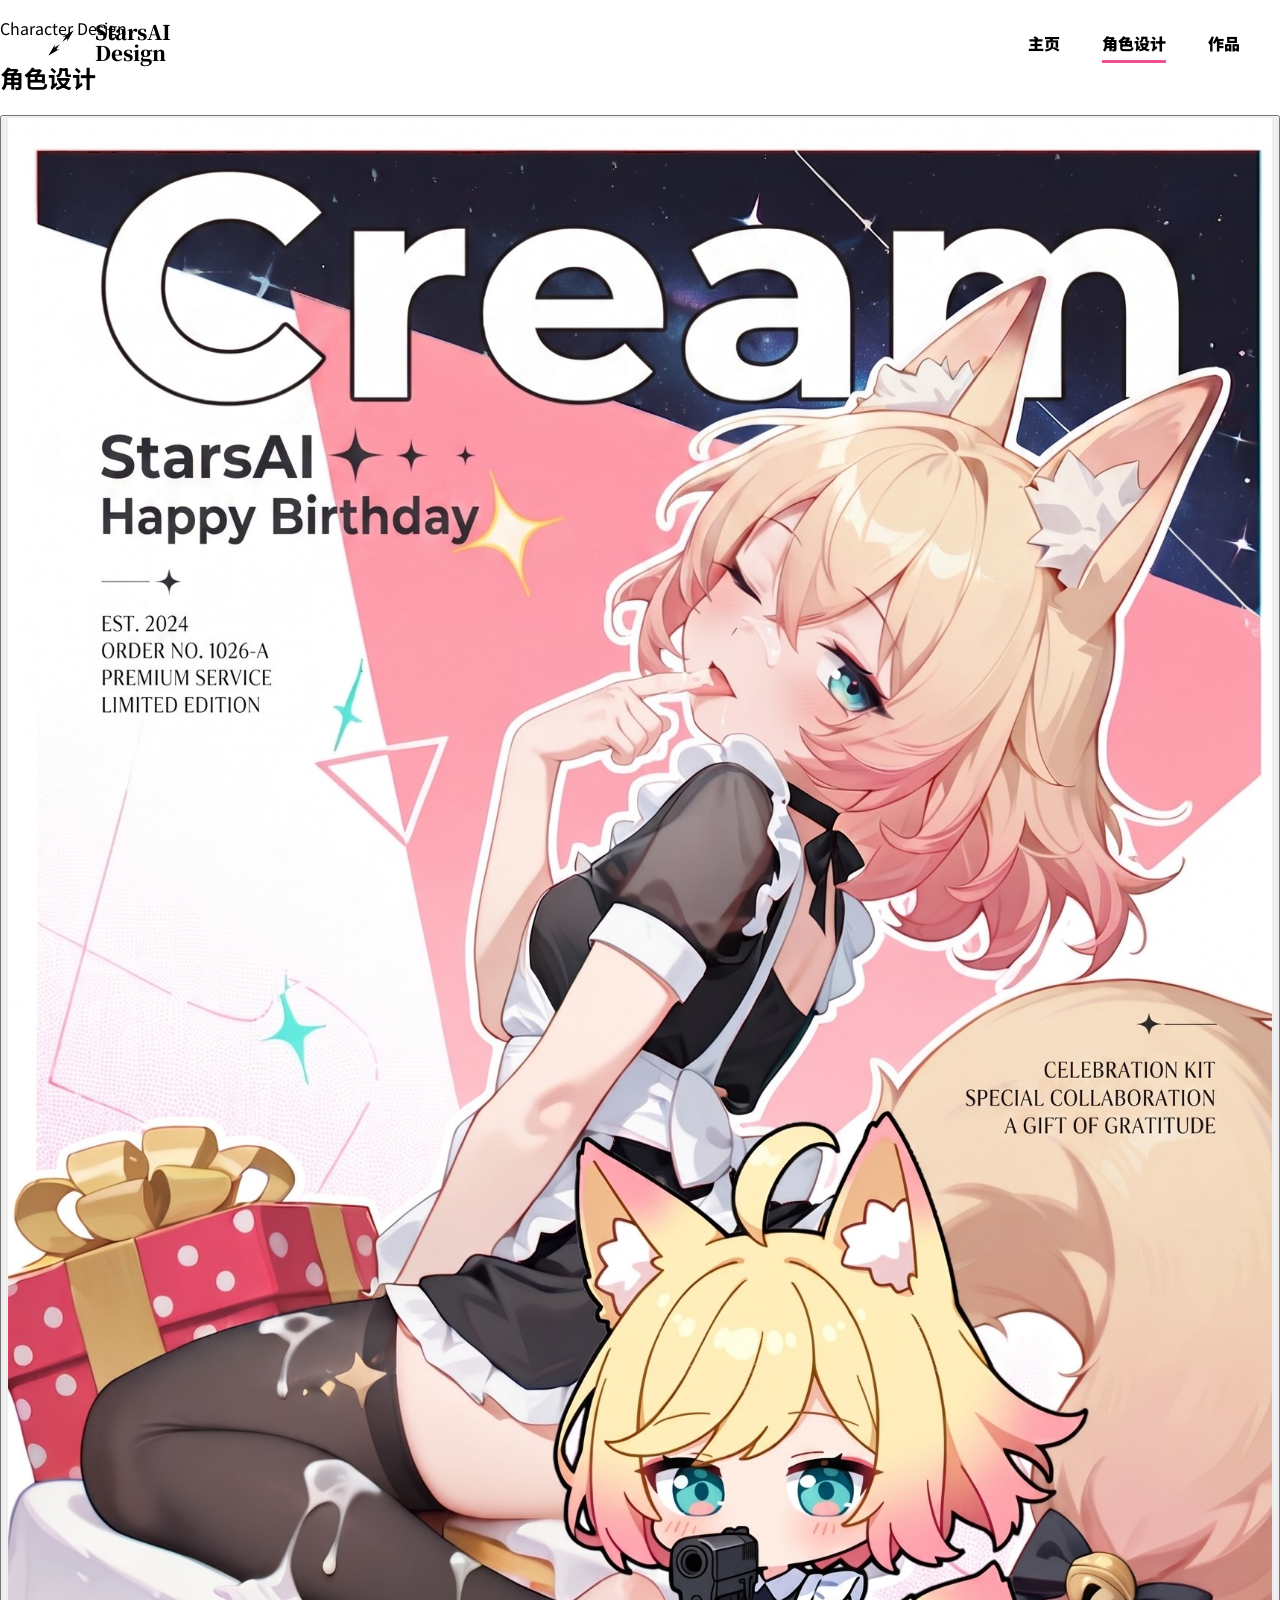
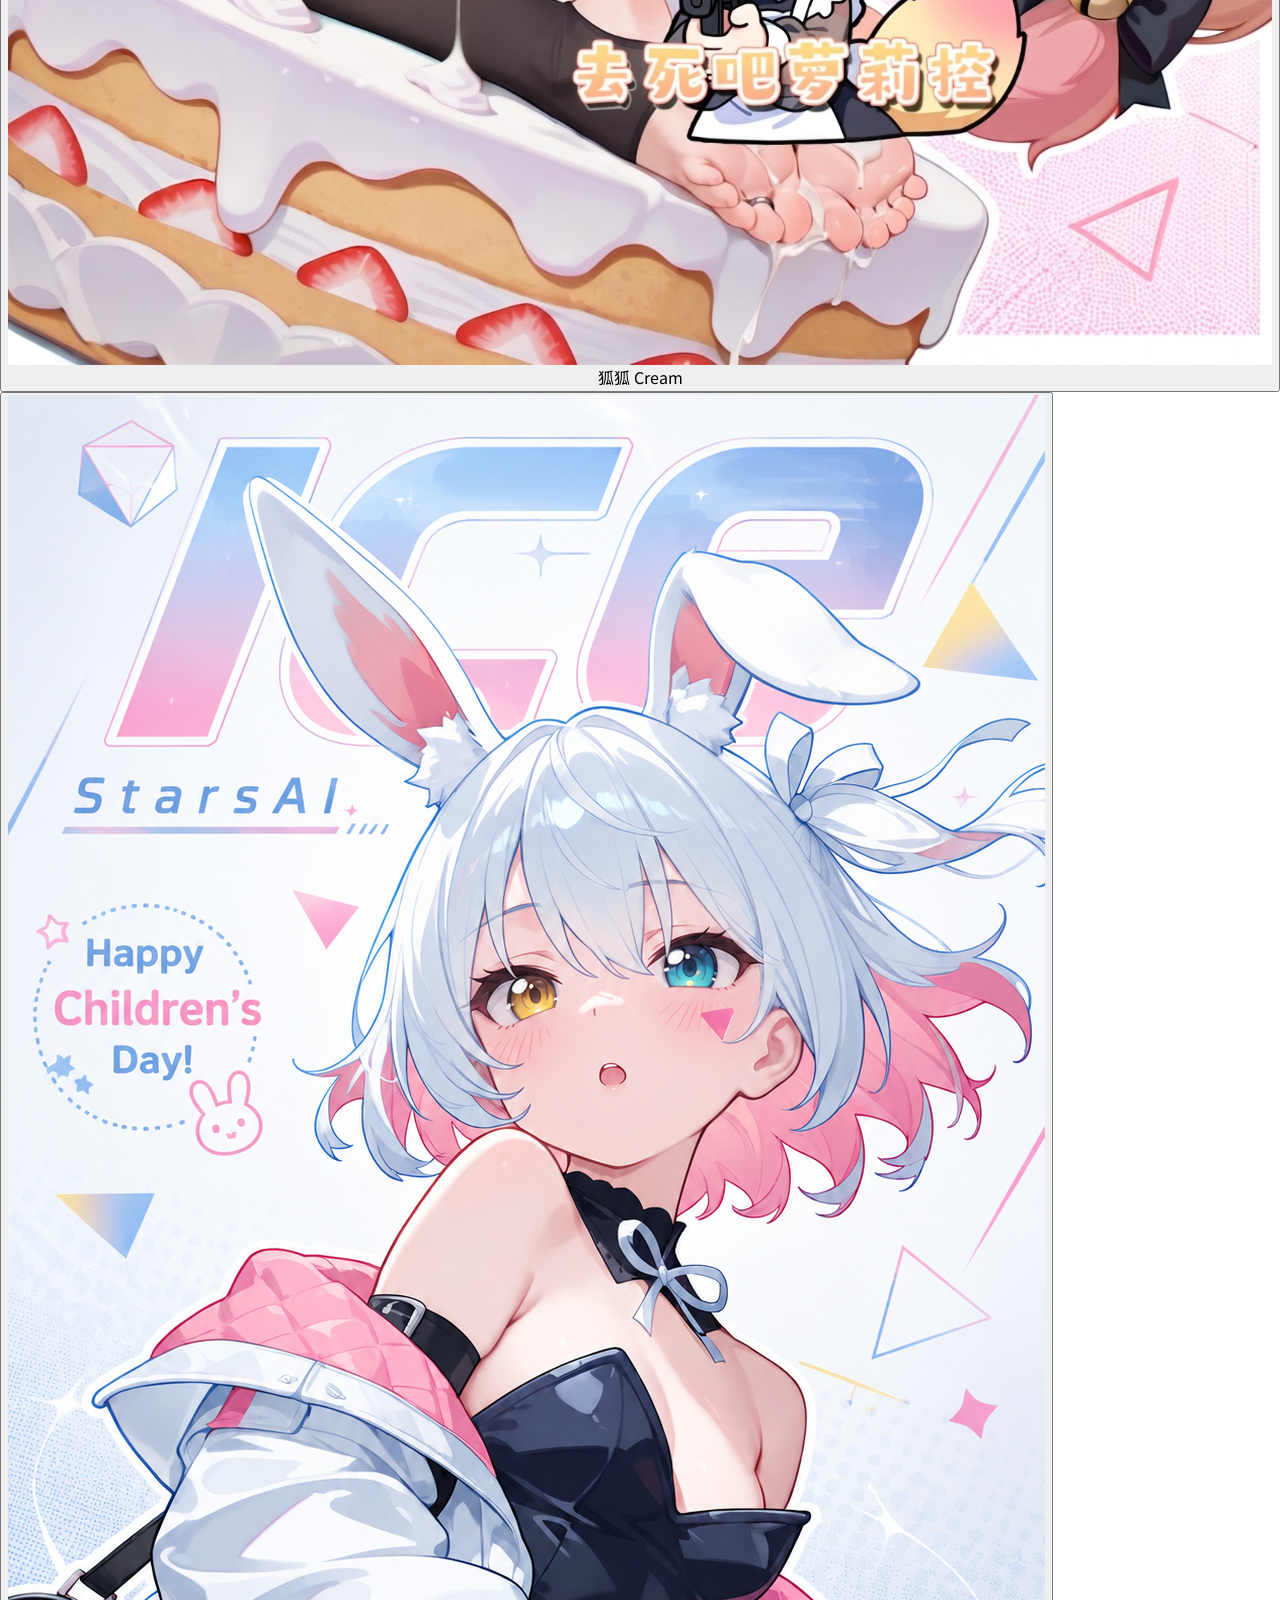
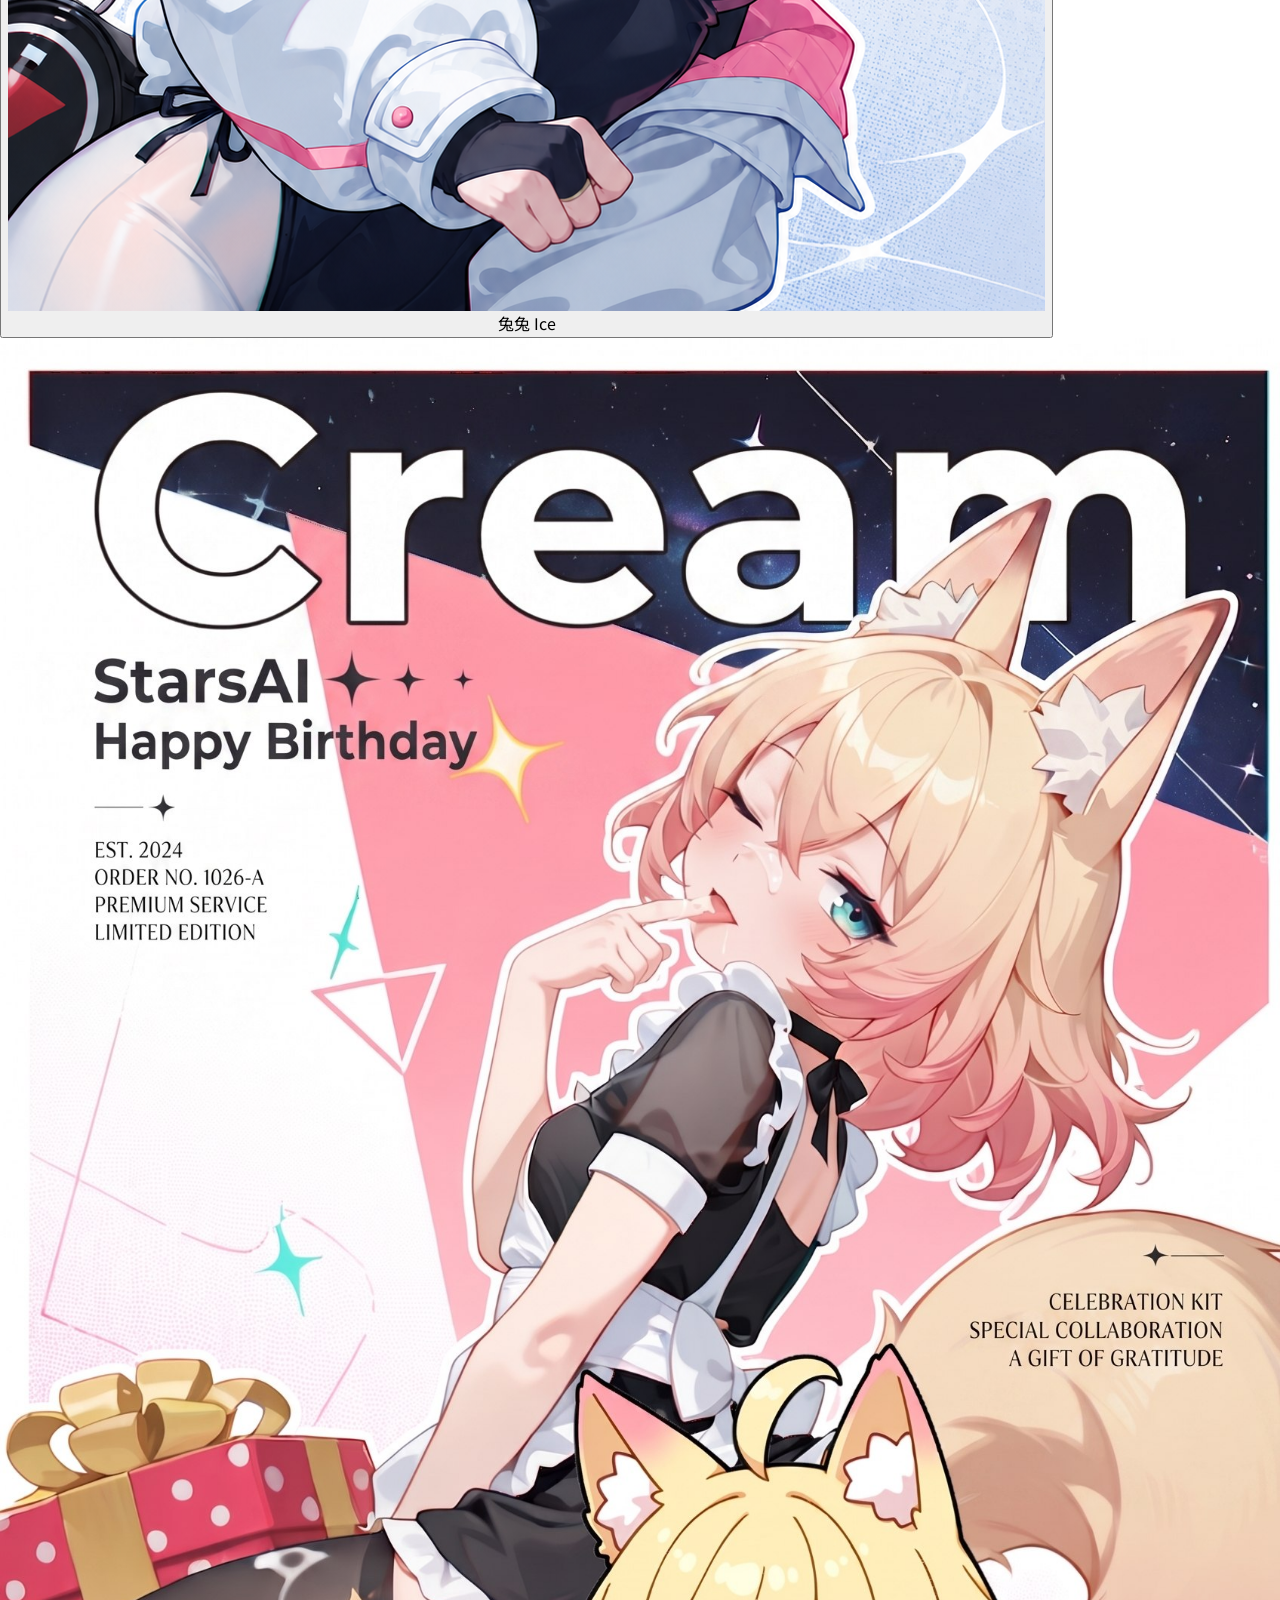
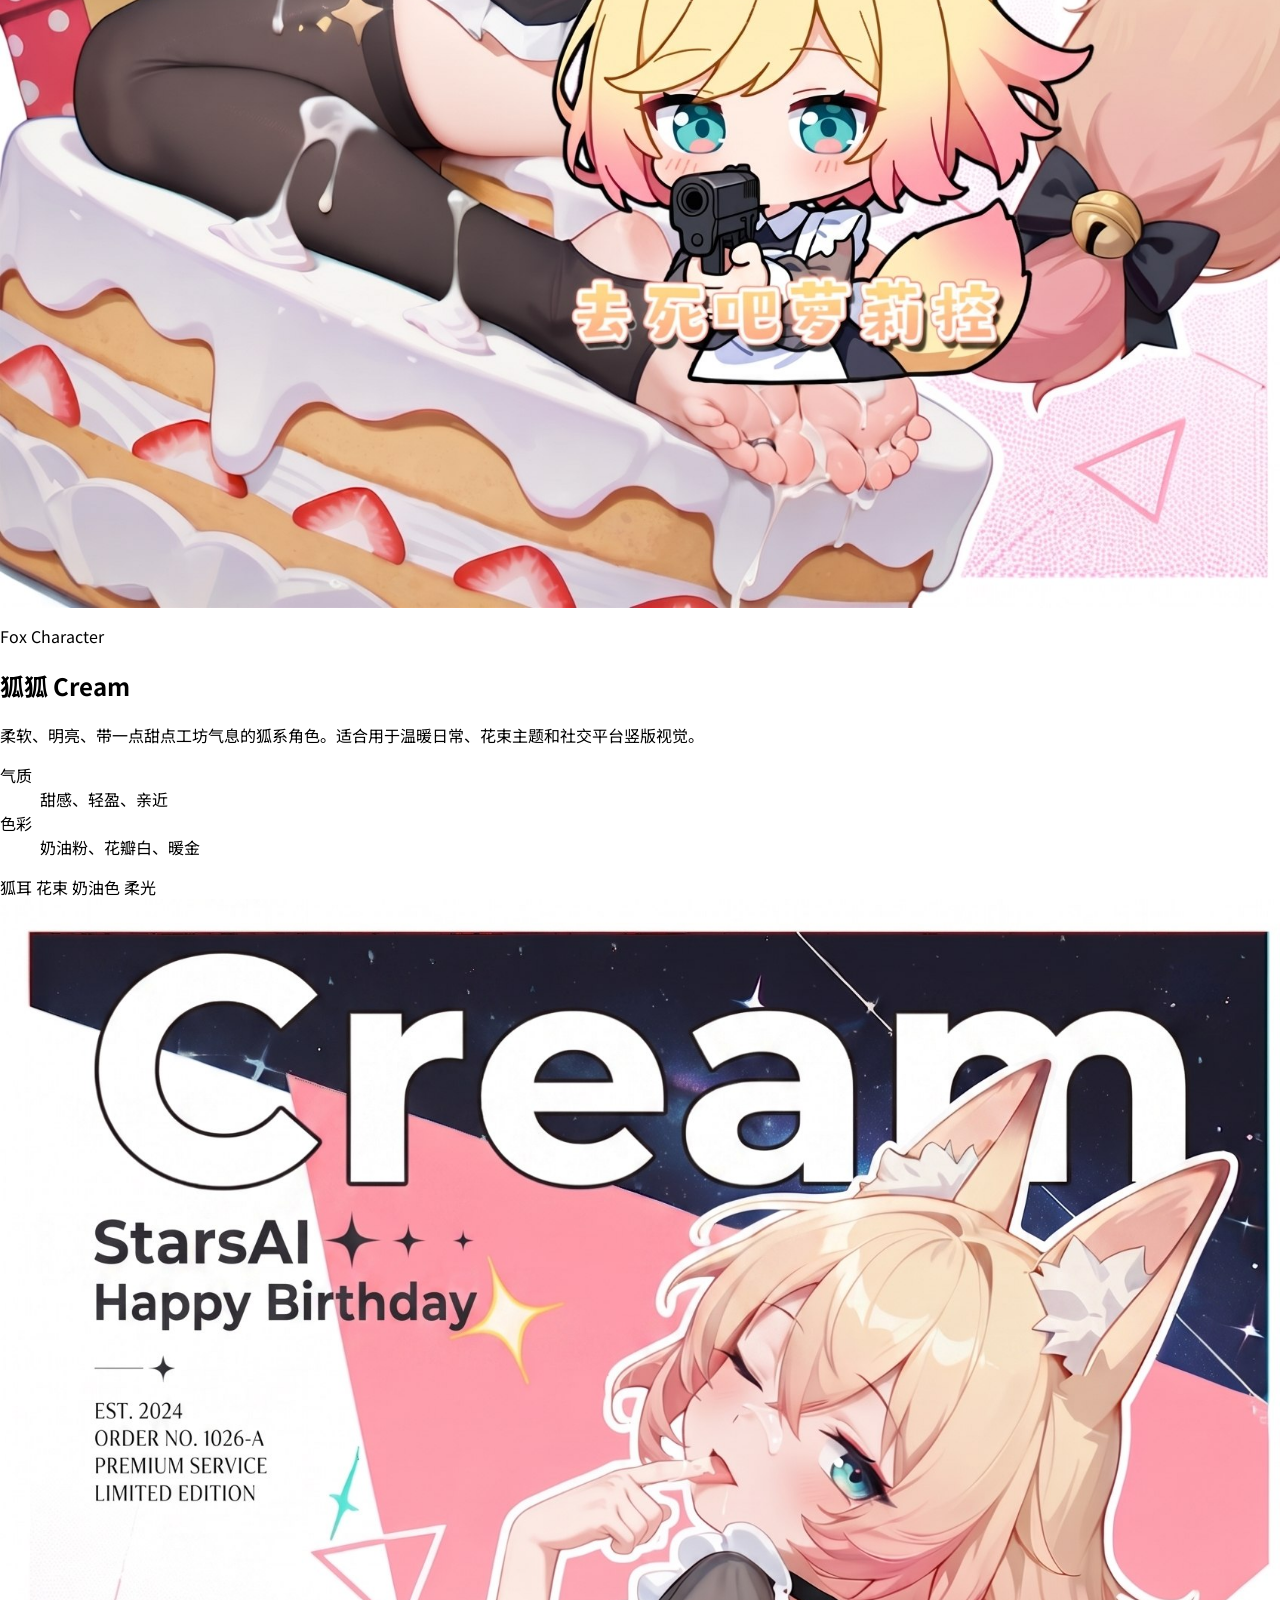
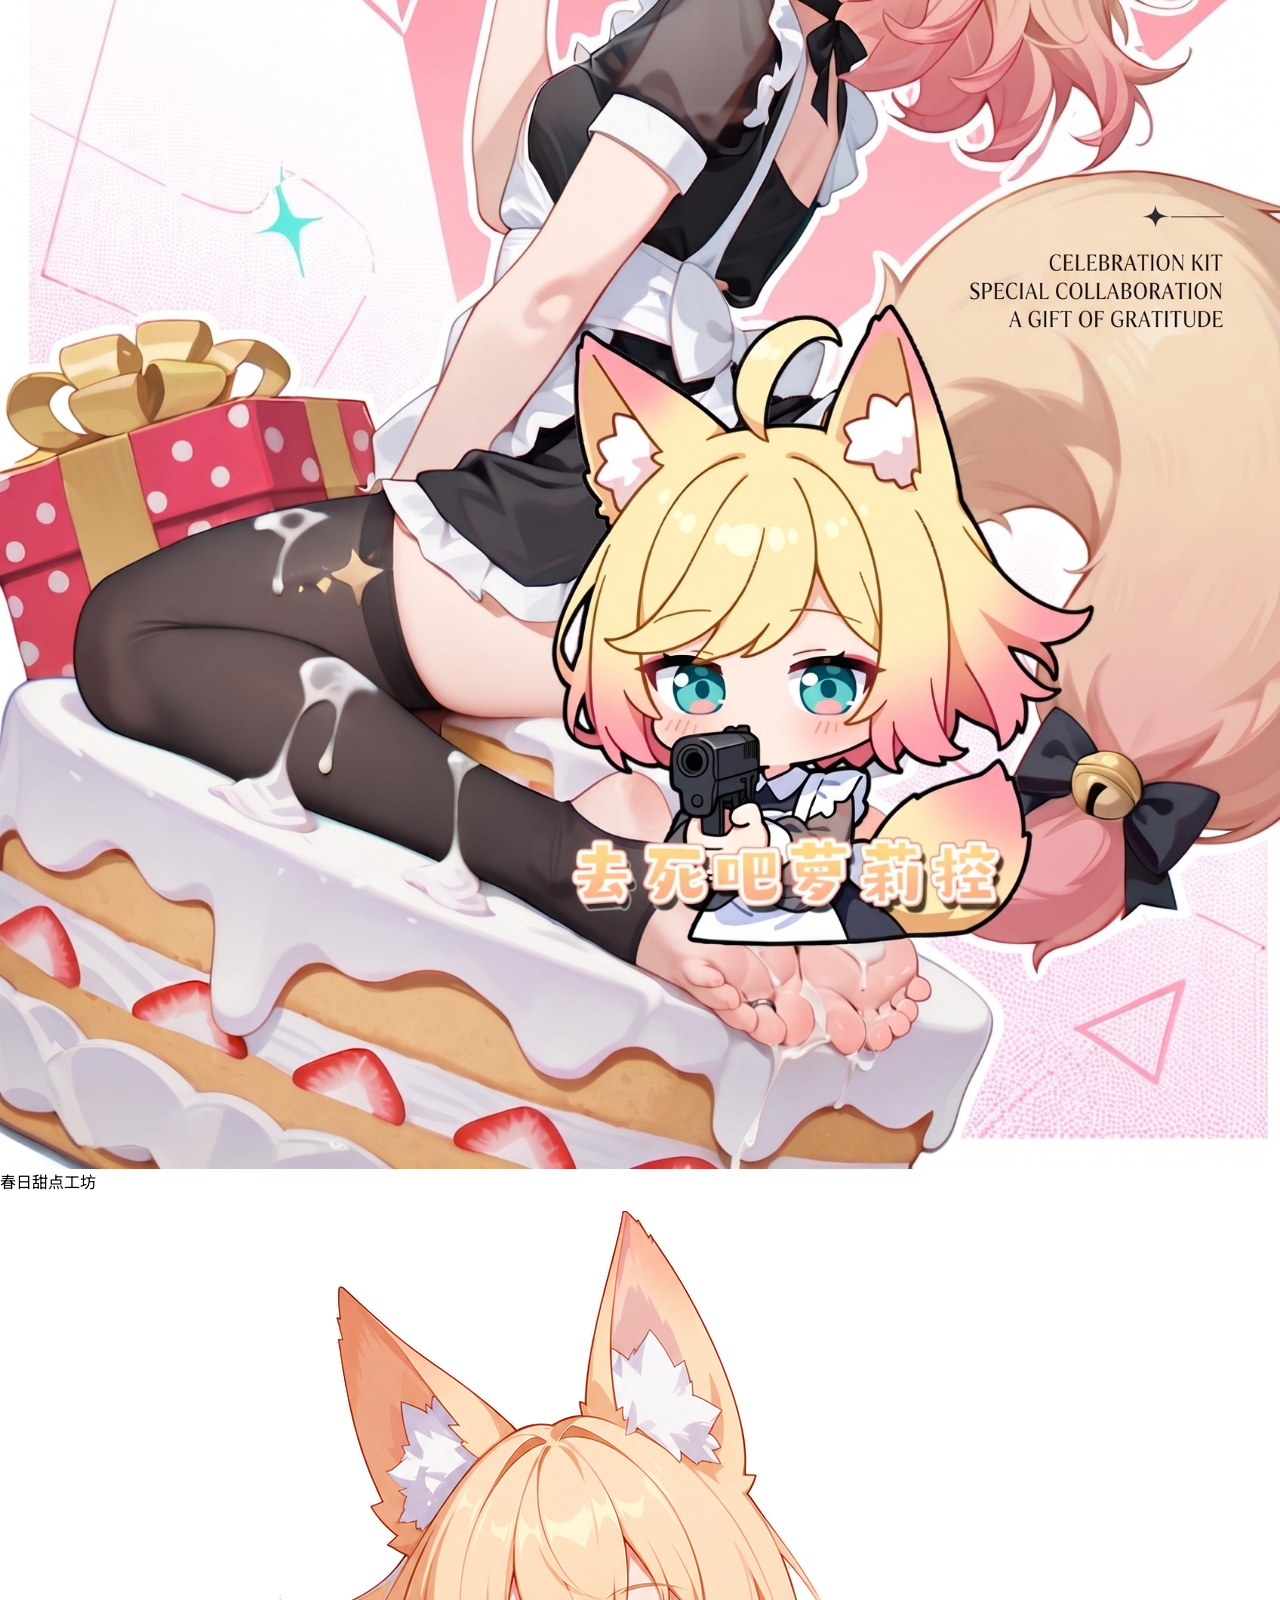
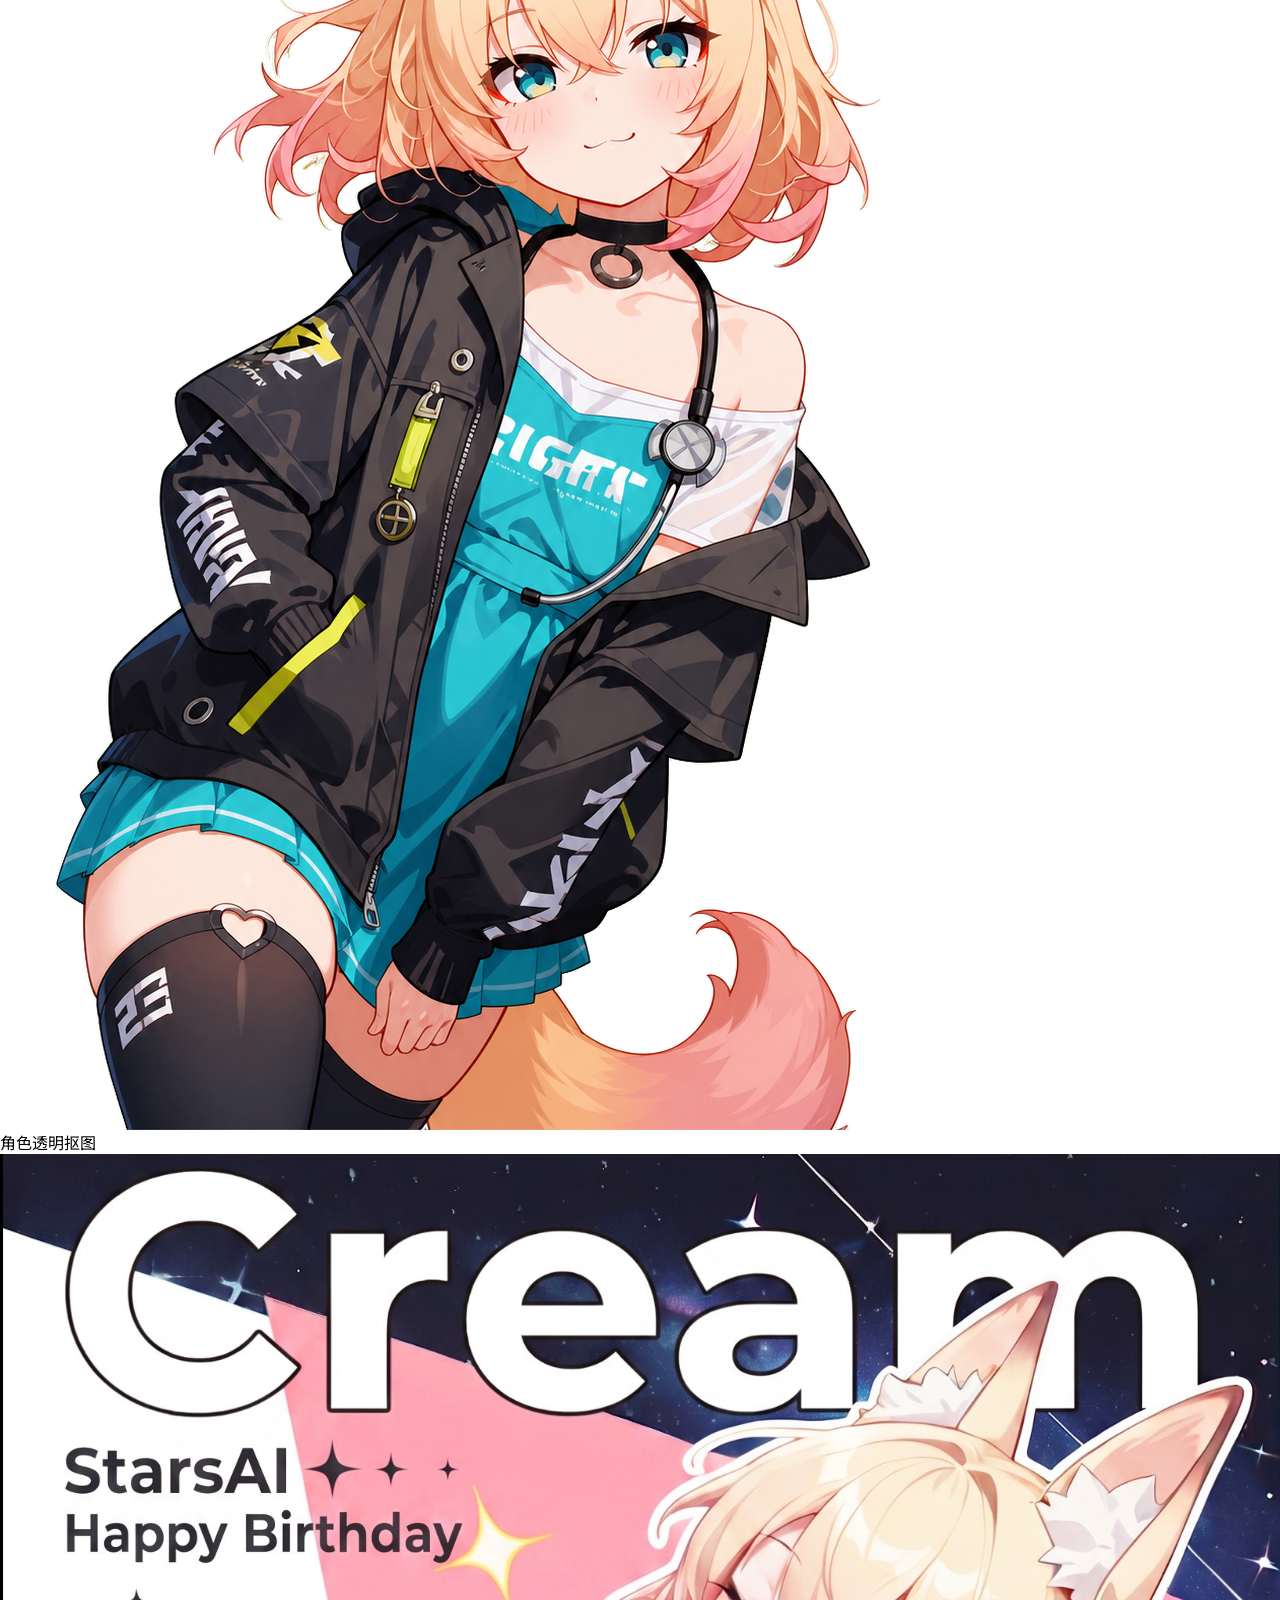
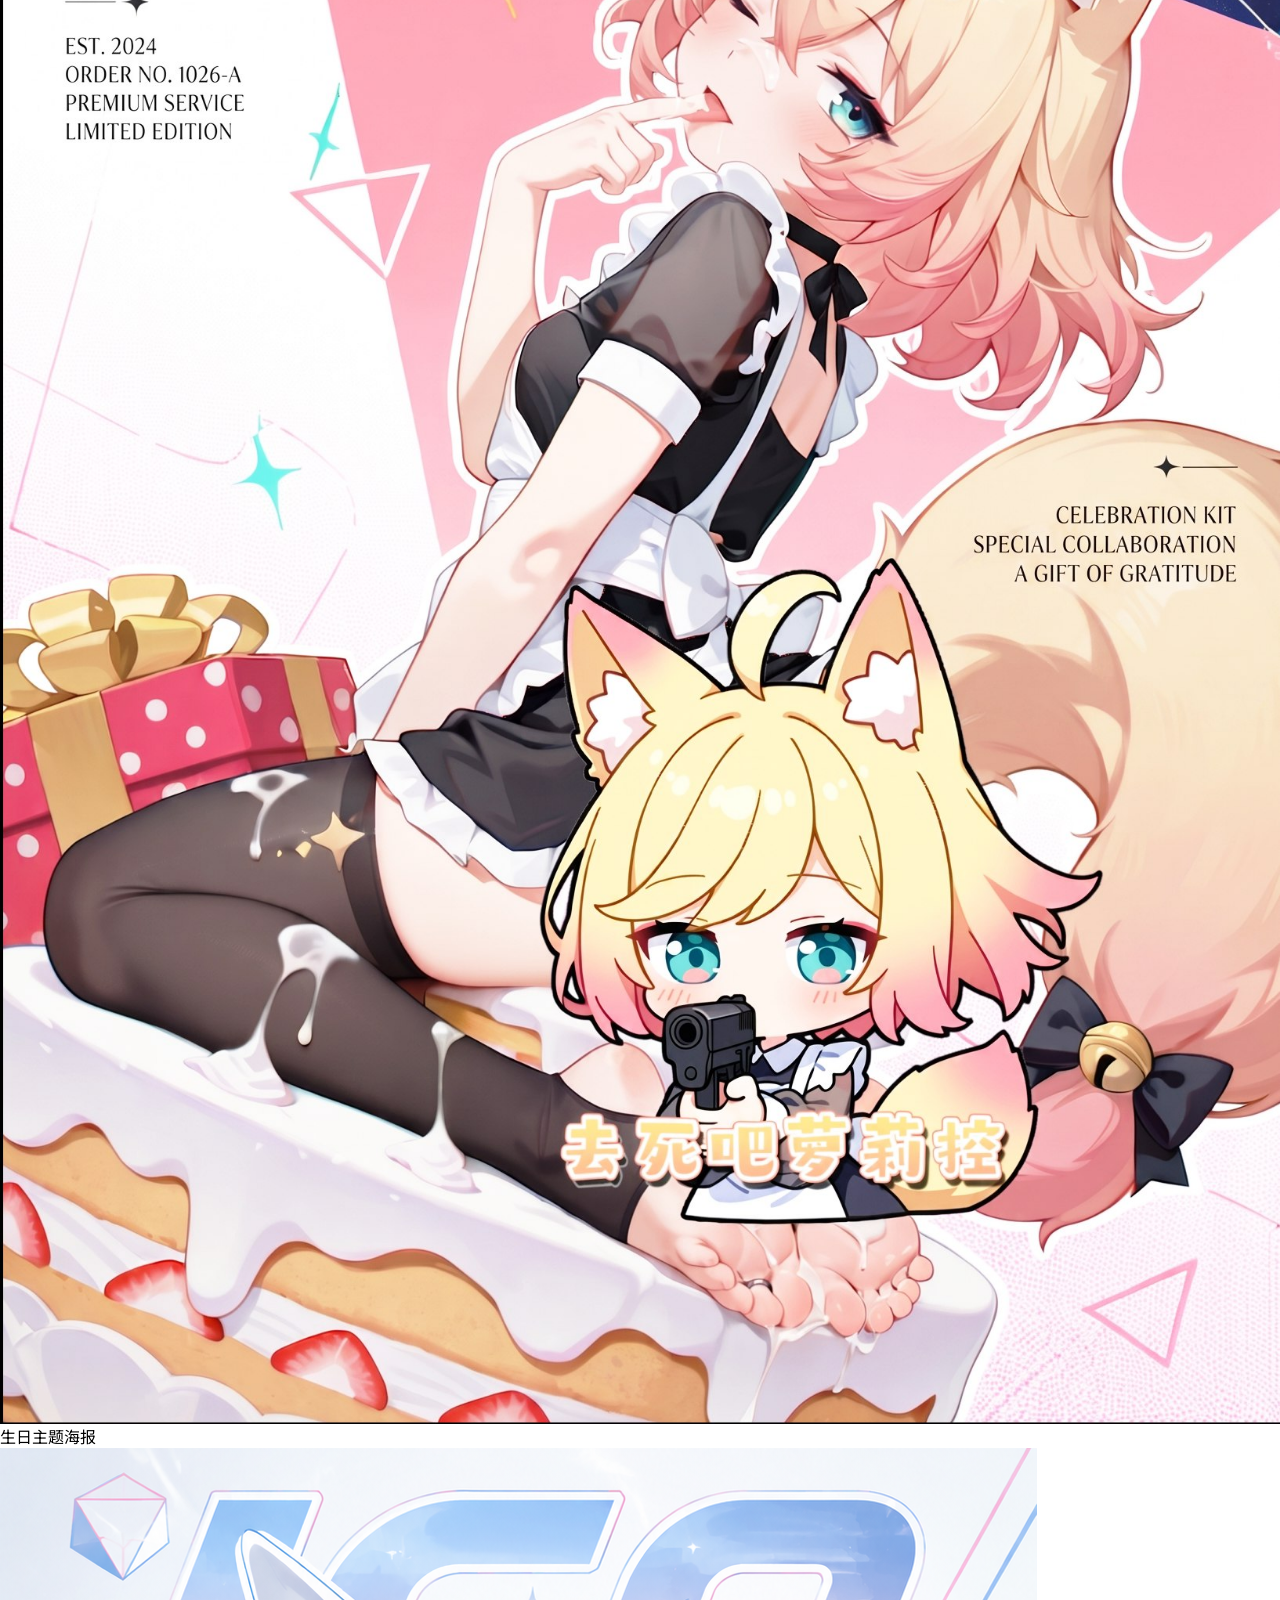
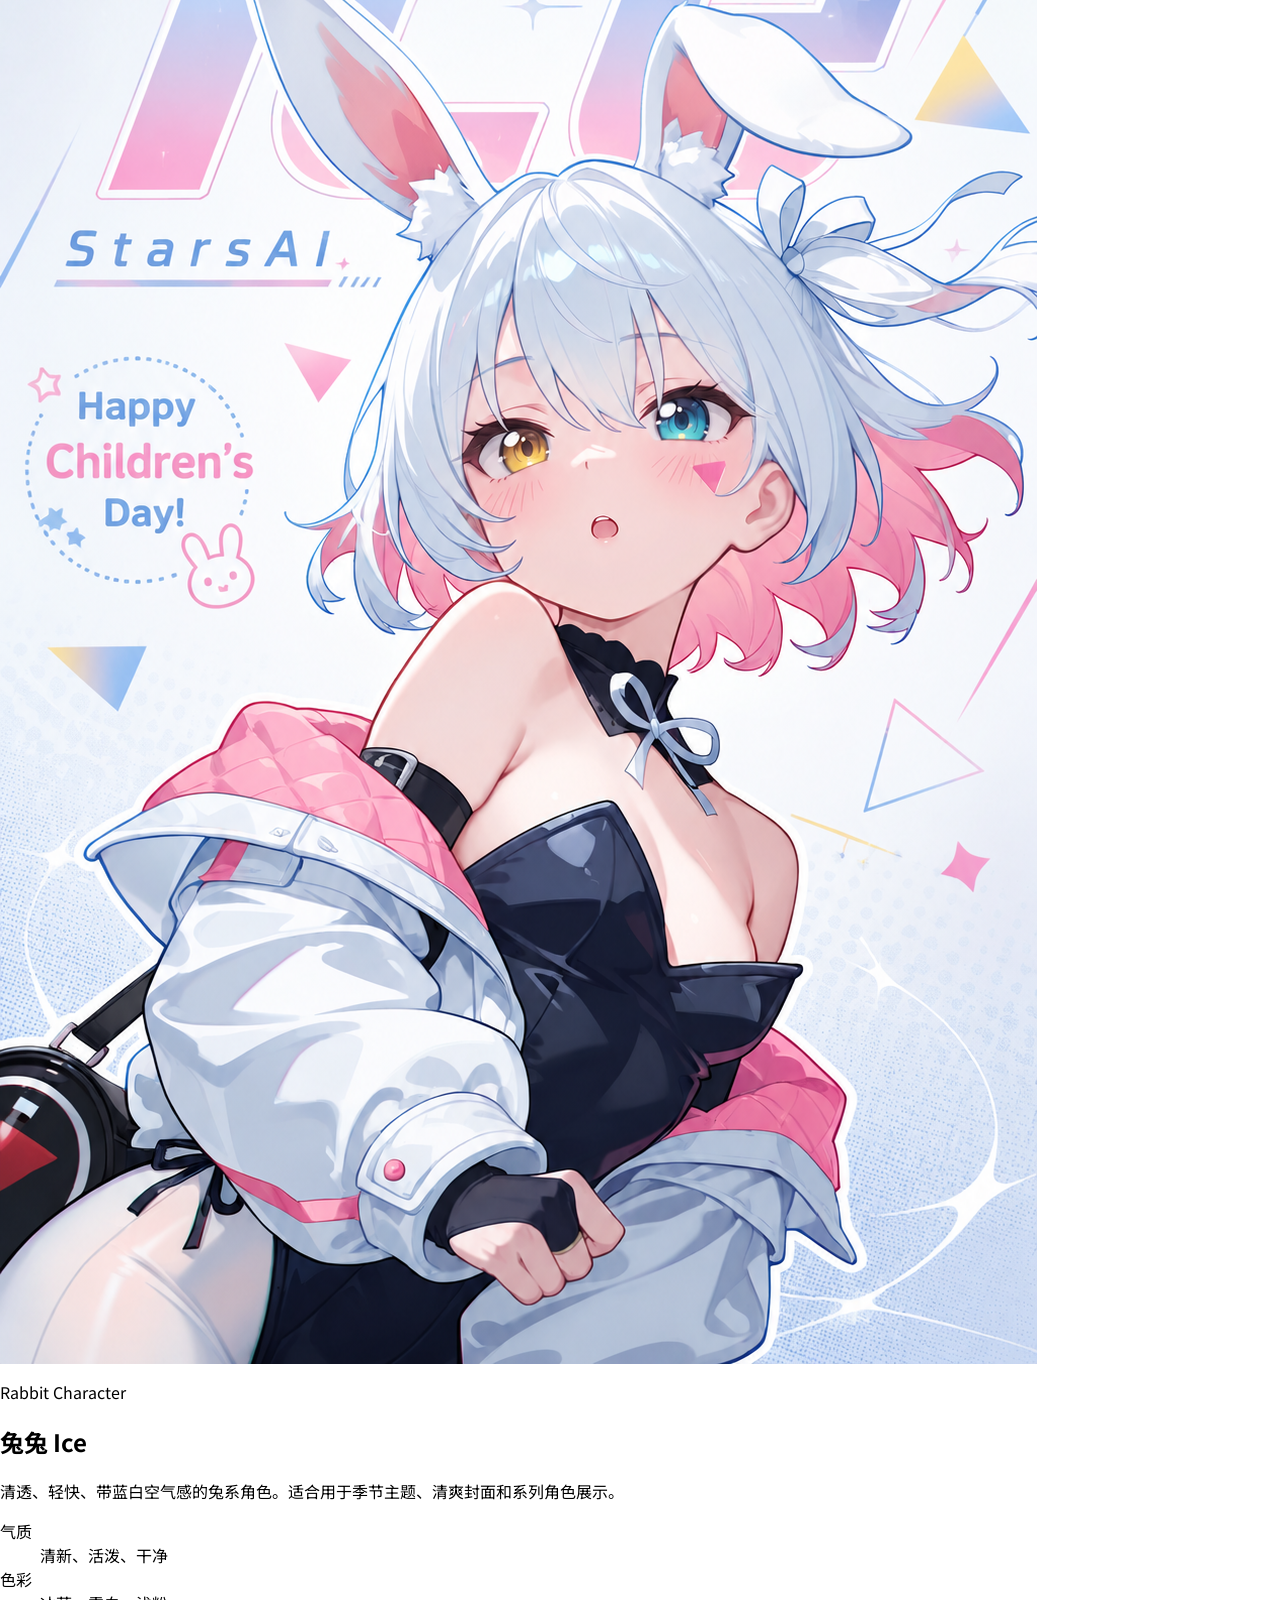
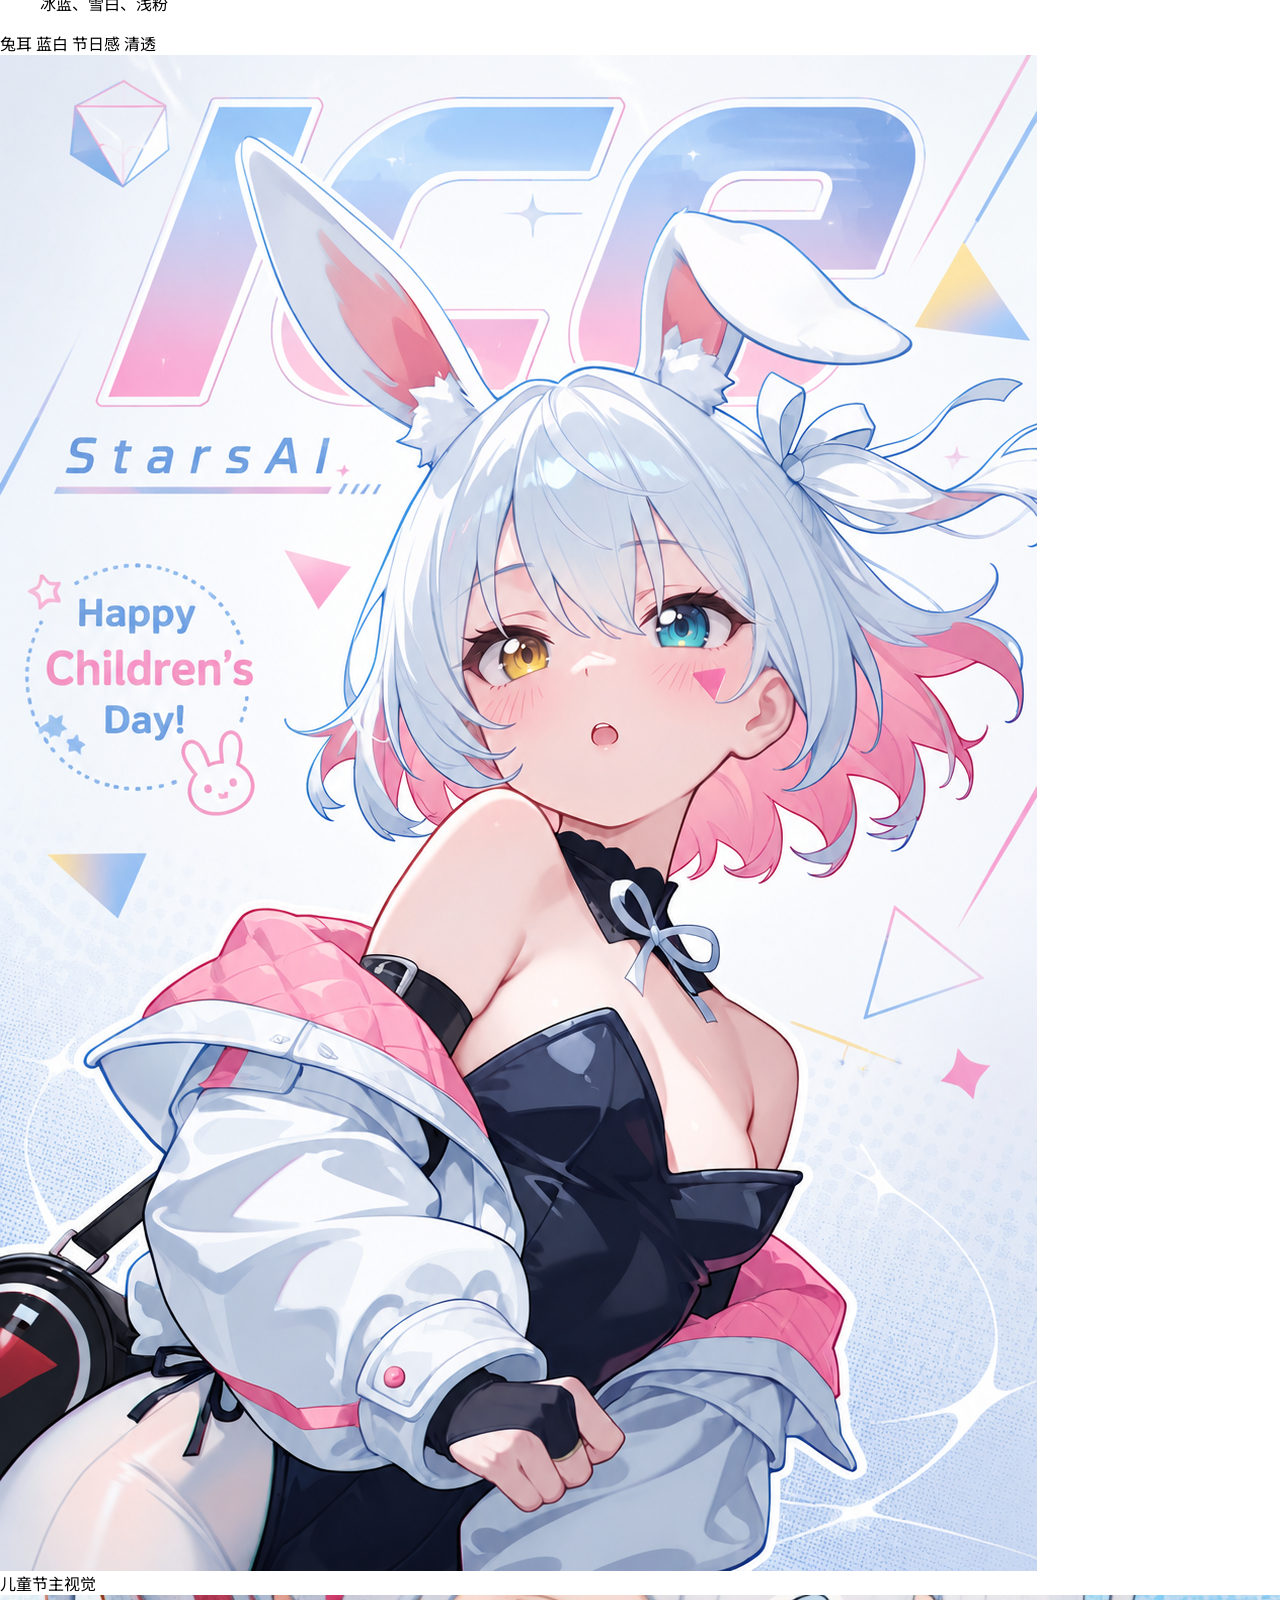
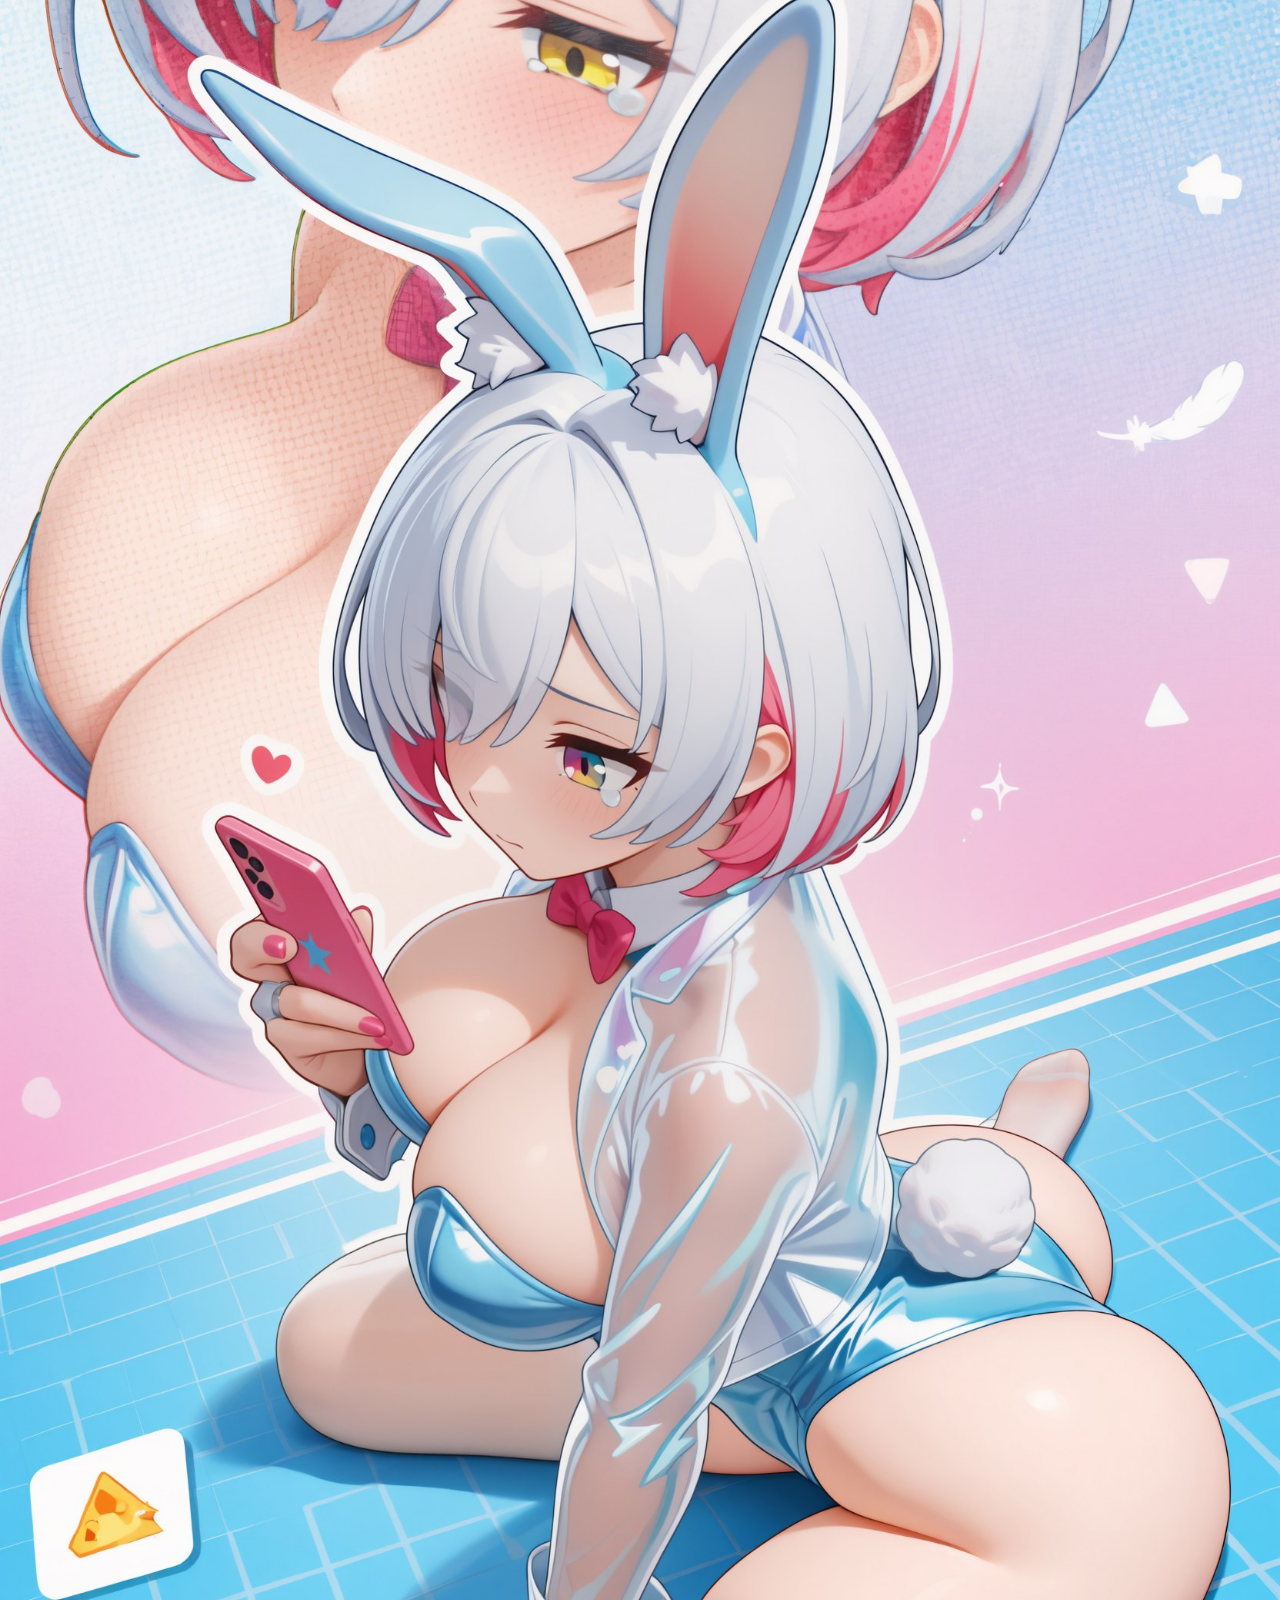
==== characters.html @ 2b467412 "Add character design page v1.2.0" ====
<!doctype html>
<html lang="zh-CN">
<head>
  <meta charset="utf-8">
  <meta name="viewport" content="width=device-width, initial-scale=1">
  <title>StarsAI Design | 角色设计</title>
  <meta name="description" content="StarsAI Design 角色设计页，展示狐狐 Cream 与兔兔 Ice 的角色视觉、设定关键词与代表作品。">
  <meta name="theme-color" content="#fbfaf7">
  <meta property="og:title" content="StarsAI Design 角色设计">
  <meta property="og:description" content="Character design archive for 狐狐 Cream and 兔兔 Ice.">
  <meta property="og:image" content="assets/work-cream-poster.jpg">
  <link rel="preconnect" href="https://fonts.googleapis.com">
  <link rel="preconnect" href="https://fonts.gstatic.com" crossorigin>
  <link href="https://fonts.googleapis.com/css2?family=Noto+Sans+SC:wght@400;500;700;800;900&family=Noto+Serif+SC:wght@700;900&display=swap" rel="stylesheet">
  <link rel="stylesheet" href="styles.css">
</head>
<body class="characters-page">
  <header class="home-header character-header" id="top">
    <a class="logo-lockup" href="index.html" aria-label="StarsAI Design 首页">
      <span class="spark-logo" aria-hidden="true"></span>
      <span>StarsAI<br>Design</span>
    </a>

    <button class="nav-toggle ink" type="button" aria-label="打开导航" aria-expanded="false">
      <span></span>
    </button>

    <nav class="home-nav" aria-label="角色设计页导航">
      <a href="index.html">主页</a>
      <a class="is-active" href="characters.html">角色设计</a>
      <a href="works.html">作品</a>
    </nav>
  </header>

  <main class="character-shell" aria-labelledby="character-title">
    <section class="character-intro">
      <p>Character Design</p>
      <h1 id="character-title">角色设计</h1>
      <div class="character-avatar-nav" aria-label="角色选择">
        <button class="character-avatar is-active" type="button" data-character-target="cream" aria-label="查看狐狐 Cream">
          <img src="assets/work-cream-poster.jpg" alt="">
          <span>狐狐 Cream</span>
        </button>
        <button class="character-avatar" type="button" data-character-target="ice" aria-label="查看兔兔 Ice">
          <img src="assets/rabbit-children-day-hero.png" alt="">
          <span>兔兔 Ice</span>
        </button>
      </div>
    </section>

    <section class="character-carousel" aria-label="角色设计轮播">
      <article class="character-slide cream" data-character="cream">
        <div class="character-poster">
          <img src="assets/work-cream-poster.jpg" alt="狐狐 Cream 角色主视觉">
        </div>
        <div class="character-copy-panel">
          <p class="character-kicker">Fox Character</p>
          <h2>狐狐 Cream</h2>
          <p class="character-desc">柔软、明亮、带一点甜点工坊气息的狐系角色。适合用于温暖日常、花束主题和社交平台竖版视觉。</p>
          <dl class="character-meta">
            <div><dt>气质</dt><dd>甜感、轻盈、亲近</dd></div>
            <div><dt>色彩</dt><dd>奶油粉、花瓣白、暖金</dd></div>
          </dl>
          <div class="character-keywords" aria-label="狐狐 Cream 视觉关键词">
            <span>狐耳</span>
            <span>花束</span>
            <span>奶油色</span>
            <span>柔光</span>
          </div>
          <div class="character-works" aria-label="狐狐 Cream 代表作品">
            <a class="character-work-card" href="assets/work-cream-poster.jpg" target="_blank" rel="noreferrer">
              <img src="assets/work-cream-poster.jpg" alt="">
              <span>春日甜点工坊</span>
            </a>
            <a class="character-work-card" href="assets/cream-character-cutout.png" target="_blank" rel="noreferrer">
              <img src="assets/cream-character-cutout.png" alt="">
              <span>角色透明抠图</span>
            </a>
            <a class="character-work-card" href="assets/work-cream-birthday.jpg" target="_blank" rel="noreferrer">
              <img src="assets/work-cream-birthday.jpg" alt="">
              <span>生日主题海报</span>
            </a>
          </div>
        </div>
      </article>

      <article class="character-slide ice" data-character="ice">
        <div class="character-poster">
          <img src="assets/rabbit-children-day-hero.png" alt="兔兔 Ice 角色主视觉">
        </div>
        <div class="character-copy-panel">
          <p class="character-kicker">Rabbit Character</p>
          <h2>兔兔 Ice</h2>
          <p class="character-desc">清透、轻快、带蓝白空气感的兔系角色。适合用于季节主题、清爽封面和系列角色展示。</p>
          <dl class="character-meta">
            <div><dt>气质</dt><dd>清新、活泼、干净</dd></div>
            <div><dt>色彩</dt><dd>冰蓝、雪白、浅粉</dd></div>
          </dl>
          <div class="character-keywords" aria-label="兔兔 Ice 视觉关键词">
            <span>兔耳</span>
            <span>蓝白</span>
            <span>节日感</span>
            <span>清透</span>
          </div>
          <div class="character-works" aria-label="兔兔 Ice 代表作品">
            <a class="character-work-card" href="assets/rabbit-children-day-hero.png" target="_blank" rel="noreferrer">
              <img src="assets/rabbit-children-day-hero.png" alt="">
              <span>儿童节主视觉</span>
            </a>
            <a class="character-work-card" href="assets/work-rabbit-series.jpg" target="_blank" rel="noreferrer">
              <img src="assets/work-rabbit-series.jpg" alt="">
              <span>兔兔系列设定图</span>
            </a>
            <a class="character-work-card" href="assets/social-pixiv-rabbit-q.png" target="_blank" rel="noreferrer">
              <img src="assets/social-pixiv-rabbit-q.png" alt="">
              <span>社交头像视觉</span>
            </a>
          </div>
        </div>
      </article>
    </section>
  </main>

  <footer class="home-footer character-footer">
    <strong>StarsAI Design</strong>
    <span>AI 角色视觉、角色设计与图像创作档案。v1.2.0</span>
  </footer>

  <script src="motion.js"></script>
</body>
</html>
---- styles.css ----
:root {
  --ink: #050912;
  --paper: #fbfaf7;
  --rose: #ef4e91;
  --hot: #ff6fa3;
  --blue: #1d76d4;
  --cyan: #57dff2;
  --violet: #8b5cf6;
  --line-dark: rgba(5, 9, 18, 0.16);
  --line-light: rgba(255, 255, 255, 0.14);
  --radius: 8px;
  --container: min(1200px, calc(100vw - 48px));
  font-family: "Noto Sans SC", system-ui, sans-serif;
}

* {
  box-sizing: border-box;
}

html {
  scroll-behavior: smooth;
  overflow-x: hidden;
}

body {
  margin: 0;
  min-height: 100vh;
  overflow-x: hidden;
}

img {
  display: block;
  max-width: 100%;
}

a {
  color: inherit;
  text-decoration: none;
}

button {
  font: inherit;
}

.reveal,
.reveal-group > * {
  opacity: 0;
  transform: translateY(18px);
  transition: opacity 520ms ease, transform 520ms ease;
}

.reveal.is-visible,
.reveal-group > *.is-visible {
  opacity: 1;
  transform: none;
}

.home-page {
  color: var(--ink);
  background:
    linear-gradient(115deg, transparent 0 48%, rgba(48, 111, 205, 0.14) 48.2% 48.35%, transparent 48.55%),
    linear-gradient(160deg, transparent 0 40%, rgba(239, 78, 145, 0.16) 40.2% 40.35%, transparent 40.55%),
    var(--paper);
}

.home-header {
  position: absolute;
  inset: 0 0 auto;
  z-index: 30;
  width: var(--container);
  min-height: 86px;
  margin: 0 auto;
  display: flex;
  align-items: center;
  justify-content: space-between;
  gap: 24px;
}

.logo-lockup {
  display: inline-flex;
  align-items: center;
  gap: 13px;
  font-family: "Noto Serif SC", serif;
  font-size: 1.26rem;
  font-weight: 900;
  line-height: 1.02;
}

.spark-logo {
  position: relative;
  width: 42px;
  height: 42px;
  flex: 0 0 42px;
  transform: rotate(45deg);
}

.spark-logo::before,
.spark-logo::after {
  content: "";
  position: absolute;
  inset: 3px 17px;
  background: currentColor;
  clip-path: polygon(50% 0, 100% 43%, 62% 50%, 100% 57%, 50% 100%, 0 57%, 38% 50%, 0 43%);
}

.spark-logo::after {
  inset: 13px 13px;
  transform: rotate(90deg);
  background: var(--paper);
}

.home-nav,
.desktop-nav {
  display: flex;
  align-items: center;
  gap: 42px;
  font-weight: 900;
}

.home-nav a,
.desktop-nav a {
  position: relative;
  padding: 12px 0;
}

.home-nav a::after,
.desktop-nav a::after {
  content: "";
  position: absolute;
  left: 0;
  right: 0;
  bottom: 4px;
  height: 3px;
  transform: scaleX(0);
  transform-origin: left;
  background: var(--rose);
  transition: transform 180ms ease;
}

.home-nav a:hover::after,
.home-nav a.is-active::after,
.desktop-nav a:hover::after,
.desktop-nav a.is-active::after {
  transform: scaleX(1);
}

.nav-toggle {
  display: none;
}

.home-hero {
  position: relative;
  min-height: 730px;
  padding: 118px max(28px, calc((100vw - 1200px) / 2)) 46px;
  overflow: hidden;
  isolation: isolate;
  border-bottom: 1px solid rgba(5, 9, 18, 0.12);
}

.home-hero::after {
  content: "";
  position: absolute;
  inset: auto 0 -1px;
  height: 1px;
  background: linear-gradient(90deg, transparent, rgba(5, 9, 18, 0.25), transparent);
}

.home-hero-copy {
  position: relative;
  z-index: 3;
  width: min(710px, 58vw);
  padding-top: 60px;
}

.home-hero h1 {
  margin: 0;
  color: #020812;
  font-family: Impact, "Arial Black", "Noto Sans SC", sans-serif;
  font-size: clamp(7.2rem, 16vw, 15.5rem);
  line-height: 0.78;
  letter-spacing: 0;
  transform: skew(-7deg) rotate(-5deg);
  transform-origin: left bottom;
}

.home-hero-copy p {
  width: fit-content;
  margin: 16px 0 0 82px;
  padding-bottom: 5px;
  border-bottom: 5px solid var(--rose);
  font-family: "Noto Serif SC", serif;
  font-size: clamp(1.8rem, 3.6vw, 3.2rem);
  font-weight: 900;
  line-height: 1.05;
  transform: rotate(-5deg);
}

.building-status {
  width: fit-content;
  margin: 30px 0 0 74px;
  display: block;
  color: var(--ink);
  font-family: "Noto Serif SC", serif;
  font-size: clamp(4.8rem, 10vw, 9.5rem);
  font-weight: 900;
  line-height: 0.92;
  text-shadow: 8px 9px 0 rgba(239, 78, 145, 0.24);
  transform: rotate(-3deg);
}

.hero-art-card {
  position: absolute;
  z-index: 2;
  top: 78px;
  right: max(16px, calc((100vw - 1200px) / 2) + 8px);
  width: min(420px, 36vw);
  height: 520px;
  overflow: hidden;
  filter: drop-shadow(0 22px 30px rgba(95, 61, 170, 0.26));
}

.hero-art-card img {
  width: 100%;
  height: 100%;
  object-fit: cover;
  object-position: 50% 14%;
  border-radius: 44% 44% 16% 16% / 34% 34% 18% 18%;
}

.social-row {
  position: relative;
  z-index: 4;
  margin-top: 58px;
  display: grid;
  grid-template-columns: repeat(6, minmax(130px, 1fr));
  gap: 16px;
}

.poster-link {
  position: relative;
  min-height: 158px;
  display: grid;
  place-items: center;
  padding: 18px;
  overflow: hidden;
  border: 3px solid #fff;
  border-radius: var(--radius);
  color: #fff;
  box-shadow: 0 15px 0 rgba(5, 9, 18, 0.88), 8px 18px 0 rgba(5, 9, 18, 0.12);
  transform: rotate(var(--tilt, -2deg));
}

.poster-link::before,
.poster-link::after {
  content: "";
  position: absolute;
  pointer-events: none;
}

.poster-link::before {
  inset: 0;
  background:
    linear-gradient(135deg, rgba(255,255,255,0.2), transparent 35%),
    radial-gradient(circle at 10% 15%, rgba(255,255,255,0.9) 0 2px, transparent 3px);
}

.poster-link::after {
  right: -18px;
  bottom: -20px;
  width: 92px;
  height: 92px;
  border: 1px solid rgba(255, 255, 255, 0.38);
  transform: rotate(28deg);
}

.poster-symbol {
  position: relative;
  z-index: 1;
  font-size: clamp(2.3rem, 4.8vw, 4rem);
  font-weight: 900;
  line-height: 1;
  text-align: center;
}

.poster-link strong {
  position: absolute;
  z-index: 2;
  left: 28px;
  right: 28px;
  bottom: 11px;
  min-height: 32px;
  display: grid;
  place-items: center;
  border: 1px solid rgba(255, 255, 255, 0.82);
  border-radius: 999px;
  color: var(--label-ink, #07111f);
  background: rgba(255, 255, 255, 0.9);
  box-shadow: 0 8px 18px rgba(5, 9, 18, 0.18);
  backdrop-filter: blur(8px);
  font-weight: 900;
}

.card-x {
  --tilt: -3deg;
  --label-ink: #050912;
  background: #050912;
}

.card-xhs {
  --tilt: 1deg;
  --label-ink: #d71444;
  background: linear-gradient(135deg, #ff426a, #f05e73 45%, #ff9189);
}

.card-douyin {
  --tilt: 3deg;
  --label-ink: #07111f;
  background: linear-gradient(135deg, #050912, #0c1228 48%, #05d5e6);
}

.card-pixiv {
  --tilt: 2deg;
  --label-ink: #145fb6;
  background: linear-gradient(135deg, #5b83ff, #2473cf);
}

.card-afdian {
  --tilt: -1deg;
  --label-ink: #c8234e;
  background: linear-gradient(135deg, #ffcf32 0%, #ff7a45 46%, #ef4e91 100%);
}

.card-gallery {
  --tilt: 5deg;
  --label-ink: #6d35c5;
  background: linear-gradient(135deg, #864de2, #f15aa8);
}

.shape,
.dot-field,
.star,
.triangle {
  position: absolute;
  pointer-events: none;
}

.shape-pink-left {
  left: -42px;
  top: 255px;
  border-top: 68px solid transparent;
  border-bottom: 68px solid transparent;
  border-right: 126px solid var(--rose);
}

.shape-pink-top {
  top: 82px;
  left: 51%;
  width: 260px;
  height: 160px;
  background: #f86aa2;
  clip-path: polygon(0 8%, 100% 0, 52% 100%);
}

.shape-blue {
  right: 170px;
  top: 270px;
  width: 370px;
  height: 270px;
  background: linear-gradient(135deg, #0d72dd, #66d5f8);
  clip-path: polygon(24% 0, 100% 72%, 0 100%);
  z-index: 1;
}

.dot-field {
  width: 145px;
  height: 120px;
  opacity: 0.75;
  background-image: radial-gradient(circle, currentColor 0 2px, transparent 2.4px);
  background-size: 16px 16px;
}

.dots-a {
  top: 118px;
  left: 48%;
  color: #fff;
}

.dots-b {
  right: 110px;
  top: 255px;
  color: #70a8e8;
}

.star {
  z-index: 5;
  font-size: 2.6rem;
  font-weight: 900;
}

.s1 { left: 70px; top: 390px; color: var(--ink); }
.s2 { left: 45%; top: 290px; color: var(--violet); }
.s3 { right: 46px; top: 42px; color: var(--ink); }

.triangle {
  width: 42px;
  height: 42px;
  border: 8px solid var(--ink);
  clip-path: polygon(50% 0, 100% 100%, 0 70%);
  background: transparent;
}

.t1 { left: 49%; top: 202px; transform: rotate(23deg); }
.t2 { left: 92px; top: 548px; transform: rotate(-28deg); border-color: var(--rose); }

.home-section {
  width: var(--container);
  margin: 0 auto;
  padding: 32px 0 0;
}

.section-title {
  display: flex;
  align-items: center;
  gap: 12px;
  margin-bottom: 20px;
}

.section-title::before {
  content: "✦";
  font-size: 1.9rem;
}

.section-title h2 {
  margin: 0;
  font-family: "Noto Serif SC", serif;
  font-size: clamp(1.85rem, 3vw, 2.8rem);
  line-height: 1;
}

.with-action {
  justify-content: space-between;
}

.view-all {
  min-width: 136px;
  min-height: 40px;
  display: inline-flex;
  align-items: center;
  justify-content: center;
  gap: 13px;
  border-radius: 5px;
  color: #fff;
  background: var(--ink);
  font-weight: 900;
}

.ip-grid {
  display: grid;
  grid-template-columns: repeat(2, minmax(0, 1fr));
  gap: 16px;
}

.ip-banner {
  position: relative;
  min-height: 245px;
  overflow: hidden;
  border: 1.5px solid var(--border, var(--rose));
  border-radius: var(--radius);
  background:
    linear-gradient(140deg, rgba(255,255,255,0.95), rgba(255,255,255,0.78)),
    radial-gradient(circle at 85% 28%, rgba(239, 78, 145, 0.3), transparent 30%);
}

.ip-banner::before,
.ip-banner::after {
  content: "";
  position: absolute;
  pointer-events: none;
}

.ip-banner::before {
  left: 22px;
  bottom: 48px;
  width: 120px;
  height: 75px;
  background-image: radial-gradient(circle, rgba(5, 9, 18, 0.35) 0 1.4px, transparent 1.8px);
  background-size: 12px 12px;
}

.ip-banner::after {
  right: 0;
  top: 0;
  width: 210px;
  height: 125px;
  background: var(--accent, rgba(239, 78, 145, 0.6));
  clip-path: polygon(30% 0, 100% 0, 100% 100%, 0 18%);
  opacity: 0.75;
}

.ip-banner.rabbit {
  --border: #2d81db;
  --accent: rgba(45, 129, 219, 0.58);
}

.ip-banner img {
  position: absolute;
  right: 10px;
  bottom: -50px;
  z-index: 2;
  width: 58%;
  height: 132%;
  object-fit: cover;
  object-position: 50% 10%;
  filter: drop-shadow(0 10px 20px rgba(5, 9, 18, 0.16));
}

.ip-copy {
  position: relative;
  z-index: 3;
  display: grid;
  align-content: space-between;
  min-height: 245px;
  padding: 28px 24px;
}

.ip-copy h3 {
  margin: 0;
  color: var(--border, var(--rose));
  font-family: "Noto Serif SC", serif;
  font-size: clamp(2.7rem, 5vw, 4rem);
  line-height: 1;
}

.mini-btn {
  width: 118px;
  height: 38px;
  display: inline-flex;
  align-items: center;
  justify-content: center;
  gap: 12px;
  border-radius: 3px;
  color: #fff;
  background: var(--rose);
  font-weight: 900;
}

.mini-btn.blue {
  background: #267bd2;
}

.works-preview {
  padding-bottom: 58px;
}

.preview-grid {
  display: grid;
  grid-template-columns: repeat(4, minmax(0, 1fr));
  gap: 16px;
}

.preview-card {
  position: relative;
  min-height: 210px;
  overflow: hidden;
  border-radius: var(--radius);
  background: #ddd;
}

.preview-card img {
  width: 100%;
  height: 100%;
  min-height: 210px;
  object-fit: cover;
}

.preview-card span {
  position: absolute;
  left: 0;
  right: 0;
  bottom: 0;
  padding: 44px 14px 13px;
  color: #fff;
  background: linear-gradient(180deg, transparent, rgba(5, 9, 18, 0.88));
  font-weight: 900;
}

.home-footer {
  width: var(--container);
  margin: 0 auto;
  padding: 24px 0 36px;
  display: flex;
  justify-content: space-between;
  gap: 14px;
  border-top: 1px solid var(--line-dark);
}

.home-footer span {
  color: rgba(5, 9, 18, 0.62);
}

.works-page {
  color: #f8fbff;
  background:
    radial-gradient(circle at 72% 18%, rgba(51, 120, 220, 0.18), transparent 26%),
    radial-gradient(circle at 30% 86%, rgba(239, 78, 145, 0.13), transparent 24%),
    #030711;
}

.works-page::before {
  content: "";
  position: fixed;
  inset: 0;
  pointer-events: none;
  background-image:
    radial-gradient(circle, rgba(255, 255, 255, 0.9) 0 1px, transparent 1.4px),
    radial-gradient(circle, rgba(87, 223, 242, 0.45) 0 1px, transparent 1.5px);
  background-size: 150px 150px, 260px 260px;
  background-position: 20px 18px, 110px 84px;
  opacity: 0.35;
}

.gallery-shell {
  min-height: 100vh;
  padding: 34px;
}

.browser-frame {
  position: relative;
  z-index: 1;
  max-width: 1360px;
  margin: 0 auto;
  overflow: hidden;
  border: 1px solid rgba(150, 169, 204, 0.46);
  border-radius: 18px;
  background: rgba(5, 10, 22, 0.86);
  box-shadow: 0 34px 90px rgba(0, 0, 0, 0.45);
  backdrop-filter: blur(18px);
}

.browser-top {
  height: 58px;
  display: grid;
  grid-template-columns: auto auto minmax(260px, 580px) auto;
  align-items: center;
  gap: 22px;
  padding: 0 22px;
  border-bottom: 1px solid rgba(255, 255, 255, 0.1);
  color: rgba(248, 251, 255, 0.68);
}

.browser-dots,
.browser-arrows,
.browser-actions {
  display: flex;
  align-items: center;
  gap: 10px;
}

.browser-dots span {
  width: 14px;
  height: 14px;
  border-radius: 999px;
}

.browser-dots span:nth-child(1) { background: #ff6a5c; }
.browser-dots span:nth-child(2) { background: #ffd05d; }
.browser-dots span:nth-child(3) { background: #58d26e; }

.browser-address {
  min-height: 28px;
  display: grid;
  place-items: center;
  border: 1px solid rgba(255, 255, 255, 0.08);
  border-radius: 5px;
  background: rgba(255, 255, 255, 0.04);
}

.gallery-nav {
  height: 88px;
  display: flex;
  align-items: center;
  justify-content: space-between;
  gap: 26px;
  padding: 0 44px;
  border-bottom: 1px solid rgba(255, 255, 255, 0.1);
}

.gallery-brand {
  font-family: "Noto Serif SC", serif;
  font-size: 1.58rem;
  font-weight: 900;
  background: linear-gradient(90deg, #ff6ca7, #68e4f2);
  -webkit-background-clip: text;
  background-clip: text;
  color: transparent;
}

.desktop-nav {
  gap: 48px;
  color: rgba(248, 251, 255, 0.72);
  font-weight: 500;
}

.round-star {
  width: 42px;
  height: 42px;
  display: grid;
  place-items: center;
  border: 1px solid rgba(255, 255, 255, 0.16);
  border-radius: 999px;
  color: #d5bcff;
  background: rgba(255, 255, 255, 0.05);
}

.gallery-hero {
  padding: 58px 78px 28px;
  background:
    linear-gradient(180deg, rgba(255,255,255,0.02), rgba(255,255,255,0)),
    radial-gradient(circle at 72% 18%, rgba(29, 118, 212, 0.18), transparent 34%);
}

.gallery-hero h1 {
  margin: 0 0 12px;
  font-family: "Noto Serif SC", serif;
  font-size: clamp(2.5rem, 5vw, 4.6rem);
  line-height: 1;
  background: linear-gradient(90deg, #ff71aa, #7ef2f4);
  -webkit-background-clip: text;
  background-clip: text;
  color: transparent;
}

.gallery-hero h1 span {
  margin-left: 12px;
  color: #99b8ff;
  -webkit-text-fill-color: #99b8ff;
}

.gallery-hero p {
  margin: 0 0 4px;
  font-size: 1.16rem;
  font-weight: 900;
}

.gallery-hero small {
  color: rgba(248, 251, 255, 0.62);
  font-size: 1rem;
}

.gallery-workspace {
  display: grid;
  grid-template-columns: minmax(0, 1fr) 294px;
  gap: 24px;
  padding: 0 58px 58px;
}

.gallery-main {
  min-width: 0;
}

.filter-strip {
  min-height: 76px;
  display: flex;
  align-items: center;
  gap: 22px;
  margin-bottom: 22px;
  padding: 16px;
  border: 1px solid rgba(255, 255, 255, 0.12);
  border-radius: var(--radius);
  background: rgba(255, 255, 255, 0.04);
}

.filter-chip {
  min-width: 96px;
  height: 44px;
  border: 1px solid rgba(255, 255, 255, 0.11);
  border-radius: var(--radius);
  color: #fff;
  background: rgba(255, 255, 255, 0.04);
  cursor: pointer;
}

.filter-chip.is-active {
  border-color: transparent;
  background: linear-gradient(135deg, #ff5a91, #ff77a9);
  box-shadow: 0 10px 28px rgba(239, 78, 145, 0.32);
}

.filter-icon {
  margin-left: auto;
}

.art-grid {
  display: grid;
  grid-template-columns: repeat(3, minmax(0, 1fr));
  gap: 14px;
}

.art-card {
  position: relative;
  min-height: 310px;
  overflow: hidden;
  border: 1px solid rgba(255, 255, 255, 0.16);
  border-radius: var(--radius);
  background: rgba(255, 255, 255, 0.04);
  cursor: pointer;
  isolation: isolate;
}

.art-card.wide {
  grid-column: span 2;
}

.art-card.is-hidden {
  display: none;
}

.art-card.active {
  border-color: #ff70ad;
  box-shadow: 0 0 0 2px rgba(255, 112, 173, 0.25), 0 0 28px rgba(255, 112, 173, 0.26);
}

.art-card img {
  position: absolute;
  inset: 0;
  z-index: -2;
  width: 100%;
  height: 100%;
  object-fit: cover;
}

.art-card::after {
  content: "";
  position: absolute;
  inset: 0;
  z-index: -1;
  background: linear-gradient(180deg, transparent 45%, rgba(6, 10, 23, 0.92));
}

.art-card .heart {
  position: absolute;
  top: 12px;
  right: 12px;
  width: 34px;
  height: 34px;
  border: 0;
  color: #fff;
  background: transparent;
  font-size: 1.8rem;
  line-height: 1;
  cursor: pointer;
}

.art-card > div {
  position: absolute;
  left: 0;
  right: 0;
  bottom: 0;
  padding: 54px 16px 16px;
  background: linear-gradient(180deg, transparent, rgba(22, 31, 50, 0.78));
}

.art-card h2 {
  margin: 0 0 3px;
  font-size: 1rem;
  line-height: 1.2;
}

.art-card p {
  margin: 0;
  color: rgba(248, 251, 255, 0.68);
  font-size: 0.84rem;
}

.detail-panel {
  position: sticky;
  top: 28px;
  min-height: 610px;
  align-self: start;
  padding: 22px;
  border: 1px solid rgba(255, 255, 255, 0.15);
  border-radius: var(--radius);
  background: rgba(8, 14, 28, 0.82);
  backdrop-filter: blur(16px);
}

.panel-close {
  position: absolute;
  top: 16px;
  right: 16px;
  border: 0;
  color: rgba(248, 251, 255, 0.7);
  background: transparent;
  font-size: 1.5rem;
}

.detail-head {
  display: grid;
  grid-template-columns: 86px 1fr;
  gap: 16px;
  align-items: center;
  margin-bottom: 26px;
}

.detail-thumb {
  width: 86px;
  height: 116px;
  object-fit: cover;
  border: 1px solid rgba(255, 255, 255, 0.15);
  border-radius: 5px;
}

.detail-head h2 {
  margin: 0 0 6px;
  font-size: 1.04rem;
}

.detail-head p,
.detail-desc,
.detail-meta {
  color: rgba(248, 251, 255, 0.7);
}

.detail-head p,
.detail-desc {
  margin: 0;
}

.detail-desc {
  padding-bottom: 22px;
  border-bottom: 1px solid rgba(255, 255, 255, 0.09);
  line-height: 1.9;
}

.detail-meta {
  display: grid;
  gap: 13px;
  margin: 22px 0;
}

.detail-meta div {
  display: flex;
  justify-content: space-between;
  gap: 18px;
}

.detail-meta dt,
.detail-meta dd {
  margin: 0;
}

.detail-meta dd {
  text-align: right;
}

.detail-tags {
  display: flex;
  flex-wrap: wrap;
  gap: 8px;
  margin-bottom: 32px;
}

.detail-tags span {
  padding: 5px 8px;
  border-radius: 4px;
  background: rgba(255, 255, 255, 0.11);
  font-size: 0.78rem;
}

.detail-btn {
  min-height: 48px;
  display: grid;
  place-items: center;
  border-radius: var(--radius);
  background: linear-gradient(90deg, #ff5a91, #54dff1);
  font-weight: 900;
}

.mobile-tabbar {
  display: none;
}

@media (max-width: 1080px) {
  .home-hero {
    min-height: 690px;
  }

  .social-row {
    grid-template-columns: repeat(3, minmax(0, 1fr));
  }

  .hero-art-card {
    opacity: 0.86;
  }

  .gallery-workspace {
    grid-template-columns: 1fr;
  }

  .detail-panel {
    position: relative;
    top: auto;
    min-height: 0;
  }
}

@media (max-width: 760px) {
  :root {
    --container: min(100vw - 28px, 100%);
  }

  .home-page {
    background: var(--paper);
  }

  .home-header {
    position: relative;
    width: var(--container);
    min-height: 76px;
  }

  .logo-lockup {
    font-size: 1.02rem;
  }

  .spark-logo {
    width: 36px;
    height: 36px;
    flex-basis: 36px;
  }

  .nav-toggle {
    position: relative;
    display: block;
    width: 42px;
    height: 42px;
    border: 0;
    background: transparent;
  }

  .nav-toggle::before,
  .nav-toggle::after,
  .nav-toggle span {
    content: "";
    position: absolute;
    left: 9px;
    right: 9px;
    height: 3px;
    border-radius: 99px;
    background: currentColor;
    transition: transform 180ms ease, top 180ms ease, opacity 180ms ease;
  }

  .nav-toggle::before { top: 12px; }
  .nav-toggle span { top: 20px; }
  .nav-toggle::after { top: 28px; }

  .nav-open .nav-toggle::before {
    top: 20px;
    transform: rotate(45deg);
  }

  .nav-open .nav-toggle span {
    opacity: 0;
  }

  .nav-open .nav-toggle::after {
    top: 20px;
    transform: rotate(-45deg);
  }

  .home-nav {
    position: absolute;
    top: 72px;
    left: 0;
    right: 0;
    display: grid;
    gap: 8px;
    max-height: 0;
    overflow: hidden;
    opacity: 0;
    transition: max-height 220ms ease, opacity 180ms ease;
  }

  .nav-open .home-nav {
    max-height: 220px;
    opacity: 1;
    padding: 10px 0;
  }

  .home-nav a {
    min-height: 40px;
    display: flex;
    align-items: center;
    padding: 0 12px;
    border: 1px solid var(--line-dark);
    border-radius: var(--radius);
    background: rgba(255, 255, 255, 0.94);
  }

  .home-hero {
    min-height: 0;
    padding: 12px 14px 28px;
  }

  .home-hero-copy {
    width: 100%;
    padding-top: 12px;
  }

  .home-hero h1 {
    position: relative;
    z-index: 3;
    font-size: clamp(4.5rem, 25vw, 7.8rem);
  }

  .home-hero-copy p {
    margin-left: 16px;
    font-size: 1.7rem;
    border-bottom-width: 4px;
  }

  .building-status {
    margin: 22px 0 0 12px;
    font-size: clamp(4rem, 22vw, 6.4rem);
    text-shadow: 5px 6px 0 rgba(239, 78, 145, 0.24);
  }

  .hero-art-card {
    top: 42px;
    right: -8px;
    width: min(220px, 52vw);
    height: 270px;
  }

  .shape-blue {
    right: -16px;
    top: 205px;
    width: 210px;
    height: 150px;
  }

  .shape-pink-top {
    top: 118px;
    left: auto;
    right: 105px;
    width: 100px;
    height: 80px;
  }

  .shape-pink-left,
  .dots-a,
  .triangle,
  .s2 {
    display: none;
  }

  .dots-b {
    right: 20px;
    top: 268px;
    width: 110px;
    height: 80px;
  }

  .s1 {
    left: 8px;
    top: 154px;
    font-size: 1.6rem;
  }

  .s3 {
    right: 18px;
    top: 4px;
    font-size: 1.4rem;
  }

  .social-row {
    margin-top: 118px;
    grid-template-columns: repeat(2, minmax(0, 1fr));
    gap: 10px;
  }

  .poster-link {
    min-height: 88px;
    padding: 10px;
    border-width: 2px;
    box-shadow: 0 6px 0 rgba(5, 9, 18, 0.86);
    transform: none;
  }

  .poster-symbol {
    font-size: 2rem;
  }

  .poster-link strong {
    left: 18px;
    right: 18px;
    bottom: 8px;
    min-height: 23px;
    font-size: 0.76rem;
  }

  .home-section {
    padding-top: 24px;
  }

  .section-title {
    margin-bottom: 14px;
  }

  .section-title h2 {
    font-size: 1.5rem;
  }

  .ip-grid,
  .preview-grid {
    grid-template-columns: 1fr;
  }

  .ip-banner {
    min-height: 138px;
  }

  .ip-copy {
    min-height: 138px;
    padding: 18px;
  }

  .ip-copy h3 {
    font-size: 2.15rem;
  }

  .ip-banner img {
    width: 58%;
    height: 145%;
    bottom: -45px;
  }

  .preview-grid {
    grid-template-columns: repeat(2, minmax(0, 1fr));
  }

  .preview-card,
  .preview-card img {
    min-height: 172px;
  }

  .home-footer {
    display: grid;
    padding-bottom: 26px;
  }

  .gallery-shell {
    padding: 0;
  }

  .browser-frame {
    min-height: 100vh;
    border: 0;
    border-radius: 0;
    background: linear-gradient(180deg, rgba(8, 14, 28, 0.94), rgba(4, 8, 17, 0.98));
  }

  .browser-top,
  .desktop-nav {
    display: none;
  }

  .gallery-nav {
    height: 76px;
    padding: 20px 18px 0;
    border-bottom: 0;
  }

  .gallery-brand {
    font-size: 1.18rem;
  }

  .round-star {
    width: 34px;
    height: 34px;
  }

  .gallery-hero {
    padding: 28px 18px 18px;
  }

  .gallery-hero h1 {
    font-size: 1.8rem;
    color: #f8fbff;
    background: none;
  }

  .gallery-hero h1 span,
  .gallery-hero p,
  .gallery-hero small {
    display: none;
  }

  .gallery-workspace {
    display: block;
    padding: 0 14px 84px;
  }

  .filter-strip {
    min-height: 0;
    gap: 8px;
    margin-bottom: 16px;
    padding: 0;
    overflow-x: auto;
    border: 0;
    background: transparent;
  }

  .filter-chip {
    min-width: auto;
    height: 36px;
    flex: 0 0 auto;
    padding: 0 12px;
    font-size: 0.78rem;
  }

  .filter-icon {
    margin-left: 0;
  }

  .art-grid {
    display: grid;
    grid-template-columns: 1fr;
    gap: 12px;
  }

  .art-card,
  .art-card.wide {
    min-height: 98px;
    grid-column: auto;
    display: grid;
    grid-template-columns: 86px 1fr 42px;
    align-items: center;
    border-color: rgba(255, 255, 255, 0.1);
    background: rgba(255, 255, 255, 0.045);
  }

  .art-card.active {
    min-height: 335px;
    display: block;
    border-color: #ff70ad;
  }

  .art-card.active::before {
    content: attr(data-desc);
    position: absolute;
    left: 14px;
    right: 14px;
    bottom: 62px;
    z-index: 2;
    color: rgba(248, 251, 255, 0.76);
    font-size: 0.82rem;
    line-height: 1.55;
    display: -webkit-box;
    -webkit-line-clamp: 2;
    -webkit-box-orient: vertical;
    overflow: hidden;
  }

  .art-card img {
    position: static;
    width: 86px;
    height: 86px;
    margin-left: 8px;
    border-radius: 5px;
    object-fit: cover;
  }

  .art-card.active img {
    position: absolute;
    inset: 0;
    width: 100%;
    height: 56%;
    margin: 0;
    border-radius: 0;
  }

  .art-card::after {
    display: none;
  }

  .art-card.active::after {
    display: block;
    background: linear-gradient(180deg, transparent 40%, rgba(6, 10, 23, 0.96) 72%);
  }

  .art-card .heart {
    position: static;
    width: 36px;
    height: 36px;
    font-size: 1.45rem;
  }

  .art-card.active .heart {
    position: absolute;
    right: 12px;
    bottom: 120px;
    z-index: 2;
  }

  .art-card > div {
    position: static;
    padding: 0 8px;
    background: none;
  }

  .art-card.active > div {
    position: absolute;
    left: 0;
    right: 0;
    bottom: 0;
    padding: 0 14px 18px;
    z-index: 2;
  }

  .art-card h2 {
    font-size: 0.95rem;
  }

  .art-card.active h2 {
    font-size: 1.02rem;
  }

  .detail-panel {
    display: none;
  }

  .mobile-tabbar {
    position: fixed;
    z-index: 40;
    left: 0;
    right: 0;
    bottom: 0;
    height: 70px;
    display: grid;
    grid-template-columns: repeat(4, 1fr);
    padding: 8px 14px calc(8px + env(safe-area-inset-bottom));
    border-top: 1px solid rgba(255, 255, 255, 0.09);
    background: rgba(5, 9, 18, 0.86);
    backdrop-filter: blur(16px);
  }

  .mobile-tabbar a {
    display: grid;
    place-items: center;
    gap: 1px;
    color: rgba(248, 251, 255, 0.6);
    font-size: 1.12rem;
  }

  .mobile-tabbar span {
    font-size: 0.68rem;
  }

  .mobile-tabbar a.is-active {
    color: #ff70ad;
  }
}

@media (max-width: 420px) {
  .preview-grid {
    gap: 10px;
  }

  .preview-card,
  .preview-card img {
    min-height: 150px;
  }
}

@media (prefers-reduced-motion: reduce) {
  html {
    scroll-behavior: auto;
  }

  .reveal,
  .reveal-group > * {
    opacity: 1;
    transform: none;
    transition: none;
  }
}
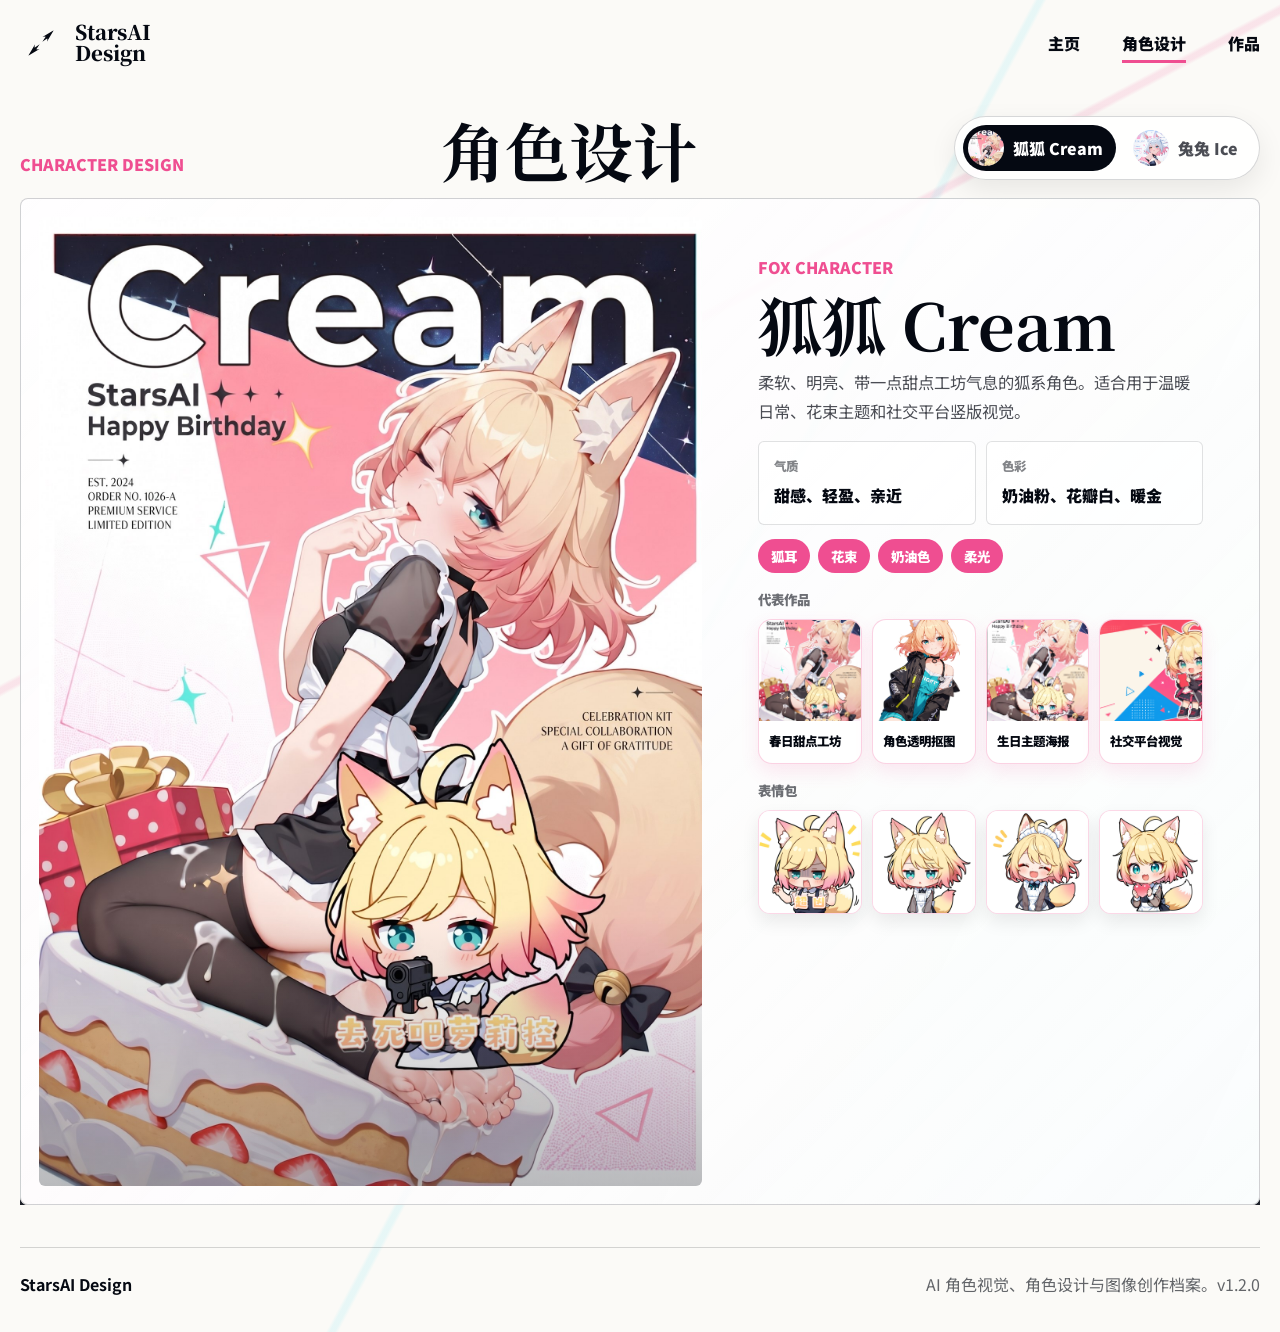
==== commit 478c2b93: "Add character sticker sections" ====
--- a/characters.html
+++ b/characters.html
@@ -67,6 +67,7 @@
             <span>奶油色</span>
             <span>柔光</span>
           </div>
+          <h3 class="character-section-title">代表作品</h3>
           <div class="character-works" aria-label="狐狐 Cream 代表作品">
             <a class="character-work-card" href="assets/work-cream-poster.jpg" target="_blank" rel="noreferrer">
               <img src="assets/work-cream-poster.jpg" alt="">
@@ -79,6 +80,25 @@
             <a class="character-work-card" href="assets/work-cream-birthday.jpg" target="_blank" rel="noreferrer">
               <img src="assets/work-cream-birthday.jpg" alt="">
               <span>生日主题海报</span>
+            </a>
+            <a class="character-work-card" href="assets/social-xhs-fox-q.png" target="_blank" rel="noreferrer">
+              <img src="assets/social-xhs-fox-q.png" alt="">
+              <span>社交平台视觉</span>
+            </a>
+          </div>
+          <h3 class="character-section-title">表情包</h3>
+          <div class="character-stickers" aria-label="狐狐 Cream 表情包">
+            <a class="character-sticker-card" href="assets/sticker-cream-01.png" target="_blank" rel="noreferrer">
+              <img src="assets/sticker-cream-01.png" alt="狐狐 Cream 表情包 1">
+            </a>
+            <a class="character-sticker-card" href="assets/sticker-cream-02.png" target="_blank" rel="noreferrer">
+              <img src="assets/sticker-cream-02.png" alt="狐狐 Cream 表情包 2">
+            </a>
+            <a class="character-sticker-card" href="assets/sticker-cream-03.png" target="_blank" rel="noreferrer">
+              <img src="assets/sticker-cream-03.png" alt="狐狐 Cream 表情包 3">
+            </a>
+            <a class="character-sticker-card" href="assets/sticker-cream-04.png" target="_blank" rel="noreferrer">
+              <img src="assets/sticker-cream-04.png" alt="狐狐 Cream 表情包 4">
             </a>
           </div>
         </div>
@@ -102,6 +122,7 @@
             <span>节日感</span>
             <span>清透</span>
           </div>
+          <h3 class="character-section-title">代表作品</h3>
           <div class="character-works" aria-label="兔兔 Ice 代表作品">
             <a class="character-work-card" href="assets/rabbit-children-day-hero.png" target="_blank" rel="noreferrer">
               <img src="assets/rabbit-children-day-hero.png" alt="">
@@ -114,6 +135,25 @@
             <a class="character-work-card" href="assets/social-pixiv-rabbit-q.png" target="_blank" rel="noreferrer">
               <img src="assets/social-pixiv-rabbit-q.png" alt="">
               <span>社交头像视觉</span>
+            </a>
+            <a class="character-work-card" href="assets/social-douyin-rabbit-q.png" target="_blank" rel="noreferrer">
+              <img src="assets/social-douyin-rabbit-q.png" alt="">
+              <span>短视频平台视觉</span>
+            </a>
+          </div>
+          <h3 class="character-section-title">表情包</h3>
+          <div class="character-stickers" aria-label="兔兔 Ice 表情包">
+            <a class="character-sticker-card" href="assets/sticker-ice-01.png" target="_blank" rel="noreferrer">
+              <img src="assets/sticker-ice-01.png" alt="兔兔 Ice 表情包 1">
+            </a>
+            <a class="character-sticker-card" href="assets/sticker-ice-02.png" target="_blank" rel="noreferrer">
+              <img src="assets/sticker-ice-02.png" alt="兔兔 Ice 表情包 2">
+            </a>
+            <a class="character-sticker-card" href="assets/sticker-ice-03.png" target="_blank" rel="noreferrer">
+              <img src="assets/sticker-ice-03.png" alt="兔兔 Ice 表情包 3">
+            </a>
+            <a class="character-sticker-card" href="assets/sticker-ice-04.png" target="_blank" rel="noreferrer">
+              <img src="assets/sticker-ice-04.png" alt="兔兔 Ice 表情包 4">
             </a>
           </div>
         </div>
--- a/styles.css
+++ b/styles.css
@@ -227,6 +227,17 @@
   border-radius: 44% 44% 16% 16% / 34% 34% 18% 18%;
 }
 
+.hero-art-card.cutout-card {
+  overflow: visible;
+}
+
+.hero-art-card.cutout-card img {
+  object-fit: contain;
+  object-position: 50% 100%;
+  border-radius: 0;
+  transform: scale(1.12);
+}
+
 .social-row {
   position: relative;
   z-index: 4;
@@ -250,6 +261,17 @@
   transform: rotate(var(--tilt, -2deg));
 }
 
+.poster-visual {
+  position: absolute;
+  inset: 0;
+  z-index: 0;
+  width: 100%;
+  height: 100%;
+  object-fit: cover;
+  object-position: center top;
+  transform: scale(1.02);
+}
+
 .poster-link::before,
 .poster-link::after {
   content: "";
@@ -259,14 +281,18 @@
 
 .poster-link::before {
   inset: 0;
+  z-index: 1;
   background:
-    linear-gradient(135deg, rgba(255,255,255,0.2), transparent 35%),
+    linear-gradient(90deg, rgba(5, 9, 18, 0.1), transparent 48%),
+    linear-gradient(180deg, transparent 44%, rgba(5, 9, 18, 0.48)),
+    linear-gradient(135deg, rgba(255,255,255,0.18), transparent 35%),
     radial-gradient(circle at 10% 15%, rgba(255,255,255,0.9) 0 2px, transparent 3px);
 }
 
 .poster-link::after {
   right: -18px;
   bottom: -20px;
+  z-index: 2;
   width: 92px;
   height: 92px;
   border: 1px solid rgba(255, 255, 255, 0.38);
@@ -274,9 +300,23 @@
 }
 
 .poster-symbol {
-  position: relative;
-  z-index: 1;
-  font-size: clamp(2.3rem, 4.8vw, 4rem);
+  position: absolute;
+  top: 14px;
+  left: 14px;
+  z-index: 3;
+  max-width: calc(100% - 28px);
+  min-width: 42px;
+  min-height: 42px;
+  display: grid;
+  place-items: center;
+  padding: 0 10px;
+  border: 1px solid rgba(255, 255, 255, 0.78);
+  border-radius: 999px;
+  color: #fff;
+  background: rgba(5, 9, 18, 0.68);
+  box-shadow: 0 8px 18px rgba(5, 9, 18, 0.22);
+  backdrop-filter: blur(8px);
+  font-size: clamp(1.15rem, 2.3vw, 1.8rem);
   font-weight: 900;
   line-height: 1;
   text-align: center;
@@ -284,7 +324,7 @@
 
 .poster-link strong {
   position: absolute;
-  z-index: 2;
+  z-index: 4;
   left: 28px;
   right: 28px;
   bottom: 11px;
@@ -980,6 +1020,310 @@
   display: none;
 }
 
+.characters-page {
+  color: var(--ink);
+  background:
+    linear-gradient(118deg, transparent 0 52%, rgba(87, 223, 242, 0.12) 52.2% 52.45%, transparent 52.65%),
+    linear-gradient(152deg, transparent 0 34%, rgba(239, 78, 145, 0.13) 34.2% 34.45%, transparent 34.65%),
+    var(--paper);
+}
+
+.character-header {
+  position: fixed;
+  width: min(1360px, calc(100vw - 40px));
+}
+
+.character-shell {
+  width: min(1360px, calc(100vw - 40px));
+  min-height: 100vh;
+  margin: 0 auto;
+  padding: 116px 0 42px;
+}
+
+.character-intro {
+  display: flex;
+  align-items: end;
+  justify-content: space-between;
+  gap: 22px;
+  margin-bottom: 18px;
+}
+
+.character-intro p {
+  margin: 0 0 4px;
+  color: var(--rose);
+  font-weight: 900;
+  letter-spacing: 0;
+  text-transform: uppercase;
+}
+
+.character-intro h1 {
+  margin: 0;
+  font-family: "Noto Serif SC", serif;
+  font-size: clamp(2.35rem, 5vw, 5rem);
+  line-height: 0.95;
+}
+
+.character-avatar-nav {
+  display: flex;
+  align-items: center;
+  gap: 12px;
+  padding: 8px;
+  border: 1px solid var(--line-dark);
+  border-radius: 999px;
+  background: rgba(255, 255, 255, 0.88);
+  box-shadow: 0 10px 28px rgba(5, 9, 18, 0.08);
+}
+
+.character-avatar {
+  display: inline-flex;
+  align-items: center;
+  gap: 9px;
+  min-height: 46px;
+  padding: 5px 13px 5px 5px;
+  border: 0;
+  border-radius: 999px;
+  color: rgba(5, 9, 18, 0.72);
+  background: transparent;
+  font-weight: 900;
+  cursor: pointer;
+}
+
+.character-avatar.is-active {
+  color: #fff;
+  background: var(--ink);
+}
+
+.character-avatar img {
+  width: 36px;
+  height: 36px;
+  border-radius: 50%;
+  object-fit: cover;
+}
+
+.character-avatar[data-character-target="cream"] img {
+  object-position: 50% 18%;
+}
+
+.character-avatar[data-character-target="ice"] img {
+  object-position: 50% 16%;
+}
+
+.character-carousel {
+  display: grid;
+  grid-auto-flow: column;
+  grid-auto-columns: 100%;
+  gap: 18px;
+  overflow-x: auto;
+  overscroll-behavior-inline: contain;
+  scroll-snap-type: x mandatory;
+  scrollbar-width: none;
+}
+
+.character-carousel::-webkit-scrollbar {
+  display: none;
+}
+
+.character-slide {
+  min-height: 720px;
+  scroll-snap-align: start;
+  display: grid;
+  grid-template-columns: minmax(0, 1.12fr) minmax(420px, 0.88fr);
+  gap: 18px;
+  padding: 18px;
+  border: 1.5px solid rgba(5, 9, 18, 0.18);
+  border-radius: var(--radius);
+  background:
+    linear-gradient(135deg, rgba(255,255,255,0.98), rgba(255,255,255,0.78)),
+    linear-gradient(115deg, rgba(239, 78, 145, 0.18), rgba(87, 223, 242, 0.14));
+  box-shadow: 0 16px 0 rgba(5, 9, 18, 0.9);
+}
+
+.character-slide.ice {
+  background:
+    linear-gradient(135deg, rgba(255,255,255,0.98), rgba(255,255,255,0.82)),
+    linear-gradient(115deg, rgba(87, 223, 242, 0.2), rgba(239, 78, 145, 0.1));
+}
+
+.character-poster {
+  position: relative;
+  min-height: 684px;
+  overflow: hidden;
+  border-radius: calc(var(--radius) - 2px);
+  background: #fff;
+}
+
+.character-poster::after {
+  content: "";
+  position: absolute;
+  inset: auto 0 0;
+  height: 28%;
+  background: linear-gradient(180deg, transparent, rgba(5, 9, 18, 0.28));
+  pointer-events: none;
+}
+
+.character-poster img {
+  width: 100%;
+  height: 100%;
+  object-fit: cover;
+}
+
+.cream .character-poster img {
+  object-position: 50% 16%;
+}
+
+.ice .character-poster img {
+  object-position: 50% 18%;
+}
+
+.character-copy-panel {
+  display: grid;
+  align-content: start;
+  gap: 14px;
+  padding: clamp(22px, 3vw, 38px);
+}
+
+.character-kicker {
+  margin: 0;
+  color: var(--rose);
+  font-weight: 900;
+  text-transform: uppercase;
+}
+
+.ice .character-kicker {
+  color: var(--blue);
+}
+
+.character-copy-panel h2 {
+  margin: 0;
+  font-family: "Noto Serif SC", serif;
+  font-size: clamp(2.7rem, 5vw, 5.2rem);
+  line-height: 0.95;
+}
+
+.character-desc {
+  margin: 0;
+  color: rgba(5, 9, 18, 0.72);
+  font-size: 1.02rem;
+  line-height: 1.8;
+}
+
+.character-meta {
+  display: grid;
+  grid-template-columns: repeat(2, minmax(0, 1fr));
+  gap: 10px;
+  margin: 0;
+}
+
+.character-meta div {
+  min-height: 84px;
+  padding: 15px;
+  border: 1px solid rgba(5, 9, 18, 0.12);
+  border-radius: 6px;
+  background: rgba(255, 255, 255, 0.72);
+}
+
+.character-meta dt,
+.character-meta dd {
+  margin: 0;
+}
+
+.character-meta dt {
+  color: rgba(5, 9, 18, 0.5);
+  font-size: 0.78rem;
+  font-weight: 900;
+}
+
+.character-meta dd {
+  margin-top: 8px;
+  font-weight: 900;
+}
+
+.character-keywords {
+  display: flex;
+  flex-wrap: wrap;
+  gap: 8px;
+}
+
+.character-keywords span {
+  display: inline-flex;
+  align-items: center;
+  min-height: 34px;
+  padding: 0 13px;
+  border-radius: 999px;
+  color: #fff;
+  background: var(--rose);
+  font-weight: 900;
+  font-size: 0.84rem;
+}
+
+.ice .character-keywords span {
+  background: var(--blue);
+}
+
+.character-section-title {
+  margin: 2px 0 -4px;
+  color: rgba(5, 9, 18, 0.58);
+  font-size: 0.84rem;
+  font-weight: 900;
+}
+
+.character-works {
+  display: grid;
+  grid-template-columns: repeat(4, minmax(0, 1fr));
+  gap: 10px;
+}
+
+.character-work-card {
+  overflow: hidden;
+  border: 1px solid rgba(239, 78, 145, 0.25);
+  border-radius: 14px;
+  background: #fff;
+  box-shadow: 0 8px 18px rgba(239, 78, 145, 0.12);
+}
+
+.character-work-card img {
+  width: 100%;
+  aspect-ratio: 1 / 1;
+  object-fit: cover;
+}
+
+.character-work-card span {
+  min-height: 42px;
+  display: flex;
+  align-items: center;
+  padding: 0 10px;
+  color: var(--ink);
+  font-size: 0.78rem;
+  font-weight: 900;
+  line-height: 1.25;
+}
+
+.character-stickers {
+  display: grid;
+  grid-template-columns: repeat(4, minmax(0, 1fr));
+  gap: 10px;
+}
+
+.character-sticker-card {
+  min-width: 0;
+  overflow: hidden;
+  border: 1px solid rgba(239, 78, 145, 0.22);
+  border-radius: 12px;
+  background: #fff;
+  box-shadow: 0 8px 18px rgba(5, 9, 18, 0.08);
+}
+
+.character-sticker-card img {
+  width: 100%;
+  min-width: 0;
+  aspect-ratio: 1 / 1;
+  object-fit: cover;
+}
+
+.character-footer {
+  width: min(1360px, calc(100vw - 40px));
+}
+
 @media (max-width: 1080px) {
   .home-hero {
     min-height: 690px;
@@ -1002,6 +1346,19 @@
     top: auto;
     min-height: 0;
   }
+
+  .character-slide {
+    grid-template-columns: 1fr;
+  }
+
+  .character-poster {
+    min-height: 520px;
+  }
+
+  .character-works,
+  .character-stickers {
+    grid-template-columns: repeat(4, minmax(0, 1fr));
+  }
 }
 
 @media (max-width: 760px) {
@@ -1010,6 +1367,10 @@
   }
 
   .home-page {
+    background: var(--paper);
+  }
+
+  .characters-page {
     background: var(--paper);
   }
 
@@ -1017,6 +1378,11 @@
     position: relative;
     width: var(--container);
     min-height: 76px;
+  }
+
+  .character-header {
+    position: relative;
+    width: var(--container);
   }
 
   .logo-lockup {
@@ -1098,6 +1464,175 @@
     background: rgba(255, 255, 255, 0.94);
   }
 
+  .character-shell {
+    width: var(--container);
+    min-height: 0;
+    padding: 8px 0 18px;
+  }
+
+  .character-intro {
+    position: sticky;
+    top: 0;
+    z-index: 20;
+    display: grid;
+    gap: 10px;
+    margin: 0 -2px 12px;
+    padding: 10px 2px 8px;
+    background: rgba(251, 250, 247, 0.92);
+    backdrop-filter: blur(14px);
+  }
+
+  .character-intro p {
+    display: none;
+  }
+
+  .character-intro h1 {
+    font-size: 1.72rem;
+  }
+
+  .character-avatar-nav {
+    justify-self: start;
+    width: 100%;
+    gap: 8px;
+    overflow-x: auto;
+    padding: 6px;
+  }
+
+  .character-avatar {
+    flex: 0 0 auto;
+    min-height: 42px;
+    padding-right: 11px;
+    font-size: 0.78rem;
+  }
+
+  .character-avatar img {
+    width: 32px;
+    height: 32px;
+  }
+
+  .character-carousel {
+    grid-auto-columns: calc(100vw - 28px);
+    gap: 12px;
+    margin: 0 -14px;
+    padding: 0 14px 8px;
+    scroll-padding-inline: 14px;
+  }
+
+  .character-slide {
+    min-height: 0;
+    display: block;
+    padding: 0;
+    border: 0;
+    border-radius: 0;
+    background: transparent;
+    box-shadow: none;
+  }
+
+  .character-poster {
+    min-height: 0;
+    height: min(74vh, 560px);
+    border: 1px solid rgba(5, 9, 18, 0.12);
+    border-radius: 18px;
+    box-shadow: 0 14px 28px rgba(5, 9, 18, 0.1);
+  }
+
+  .character-poster::after {
+    height: 48%;
+    background: linear-gradient(180deg, transparent 16%, rgba(5, 9, 18, 0.72));
+  }
+
+  .character-copy-panel {
+    display: block;
+    padding: 16px 0 6px;
+  }
+
+  .character-kicker {
+    margin-bottom: 5px;
+    font-size: 0.74rem;
+  }
+
+  .character-copy-panel h2 {
+    font-size: 2.05rem;
+  }
+
+  .character-desc {
+    margin-top: 10px;
+    font-size: 0.92rem;
+    line-height: 1.75;
+  }
+
+  .character-meta {
+    grid-template-columns: 1fr 1fr;
+    gap: 8px;
+    margin-top: 12px;
+  }
+
+  .character-meta div {
+    min-height: 72px;
+    padding: 12px;
+    border-color: rgba(239, 78, 145, 0.18);
+    background: rgba(255, 255, 255, 0.88);
+  }
+
+  .character-meta dd {
+    font-size: 0.86rem;
+  }
+
+  .character-keywords {
+    margin-top: 12px;
+    gap: 7px;
+  }
+
+  .character-keywords span {
+    min-height: 31px;
+    padding: 0 11px;
+    font-size: 0.76rem;
+  }
+
+  .character-works {
+    display: grid;
+    grid-template-columns: repeat(2, minmax(0, 1fr));
+    gap: 8px;
+    margin-top: 14px;
+  }
+
+  .character-section-title {
+    margin: 14px 0 -4px;
+    font-size: 0.76rem;
+  }
+
+  .character-work-card {
+    border-color: rgba(239, 78, 145, 0.28);
+    border-radius: 13px;
+    box-shadow: 0 7px 15px rgba(239, 78, 145, 0.13);
+  }
+
+  .character-work-card img {
+    aspect-ratio: 1 / 1.12;
+  }
+
+  .character-work-card span {
+    min-height: 36px;
+    padding: 0 8px;
+    font-size: 0.68rem;
+  }
+
+  .character-stickers {
+    grid-template-columns: repeat(2, minmax(0, 1fr));
+    gap: 8px;
+    margin-top: 14px;
+  }
+
+  .character-sticker-card {
+    border-radius: 12px;
+    box-shadow: 0 7px 15px rgba(5, 9, 18, 0.08);
+  }
+
+  .character-footer {
+    width: var(--container);
+    padding-bottom: 22px;
+  }
+
   .home-hero {
     min-height: 0;
     padding: 12px 14px 28px;
@@ -1189,7 +1724,12 @@
   }
 
   .poster-symbol {
-    font-size: 2rem;
+    top: 8px;
+    left: 8px;
+    min-width: 30px;
+    min-height: 30px;
+    padding: 0 7px;
+    font-size: 0.95rem;
   }
 
   .poster-link strong {
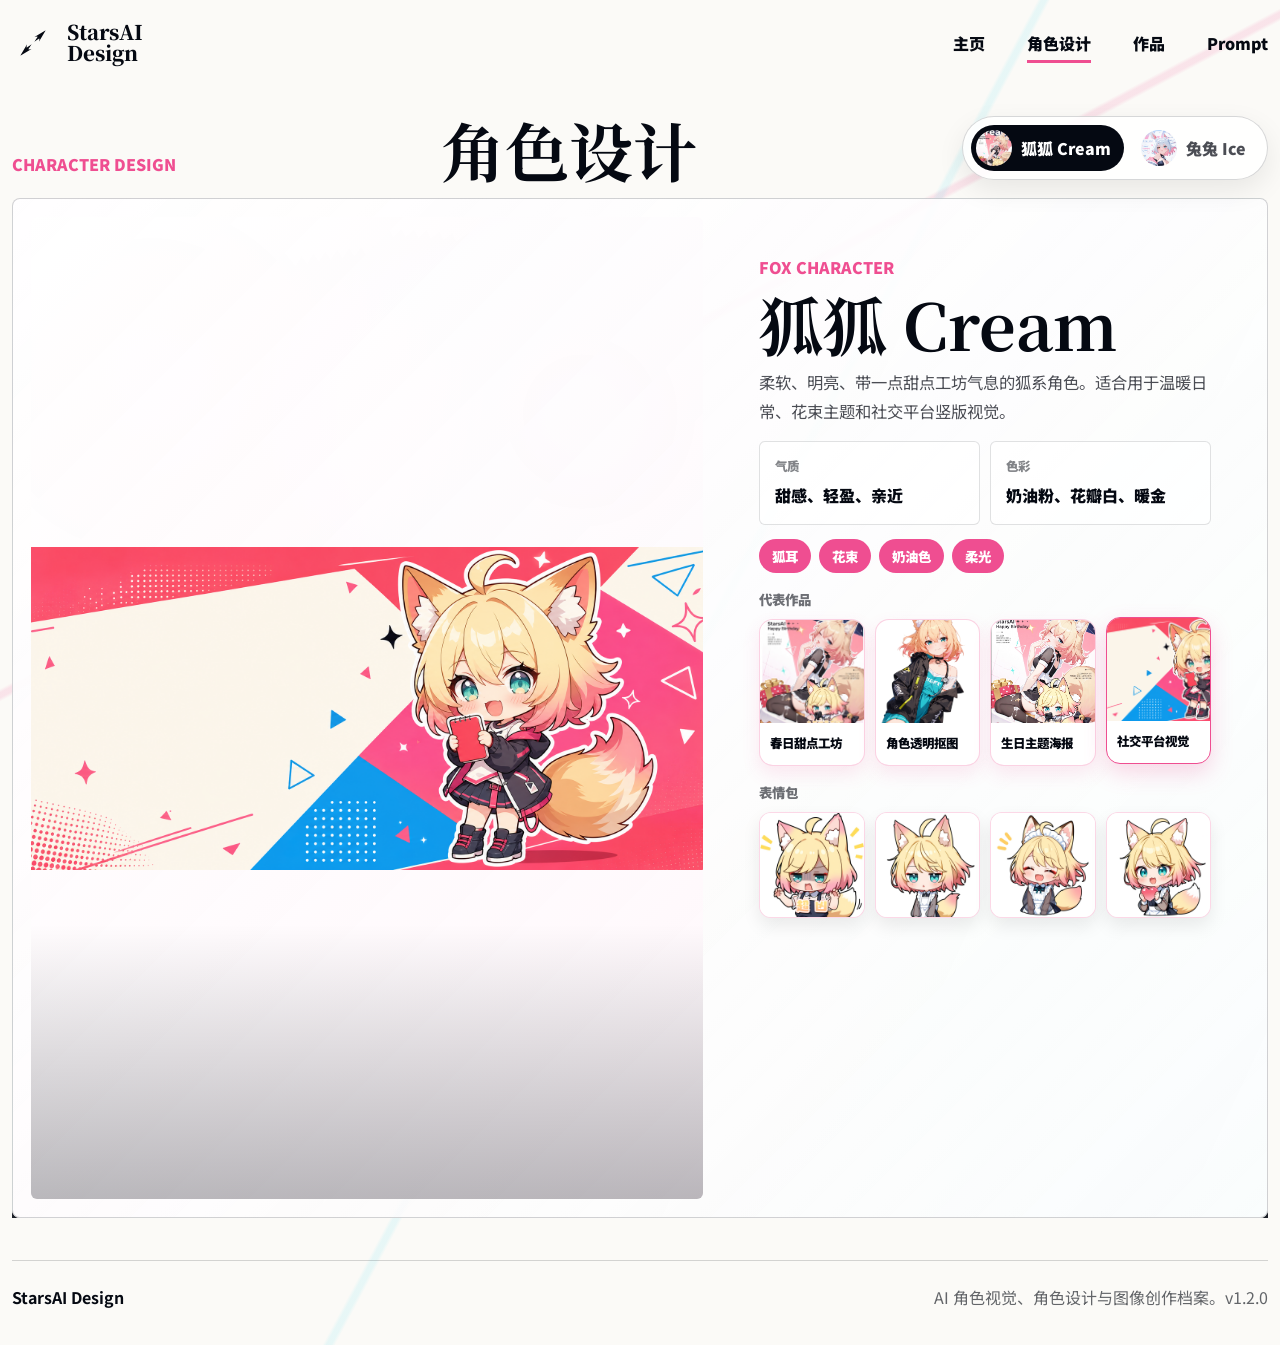
==== commit b2d93558: "Refine character gallery interactions" ====
--- a/characters.html
+++ b/characters.html
@@ -13,6 +13,7 @@
   <link rel="preconnect" href="https://fonts.gstatic.com" crossorigin>
   <link href="https://fonts.googleapis.com/css2?family=Noto+Sans+SC:wght@400;500;700;800;900&family=Noto+Serif+SC:wght@700;900&display=swap" rel="stylesheet">
   <link rel="stylesheet" href="styles.css">
+  <link rel="stylesheet" href="characters.css">
 </head>
 <body class="characters-page">
   <header class="home-header character-header" id="top">
@@ -29,6 +30,7 @@
       <a href="index.html">主页</a>
       <a class="is-active" href="characters.html">角色设计</a>
       <a href="works.html">作品</a>
+      <a href="prompts.html">Prompt</a>
     </nav>
   </header>
 
@@ -36,7 +38,7 @@
     <section class="character-intro">
       <p>Character Design</p>
       <h1 id="character-title">角色设计</h1>
-      <div class="character-avatar-nav" aria-label="角色选择">
+      <div class="character-avatar-nav character-switch-module" aria-label="角色选择">
         <button class="character-avatar is-active" type="button" data-character-target="cream" aria-label="查看狐狐 Cream">
           <img src="assets/work-cream-poster.jpg" alt="">
           <span>狐狐 Cream</span>
@@ -69,37 +71,37 @@
           </div>
           <h3 class="character-section-title">代表作品</h3>
           <div class="character-works" aria-label="狐狐 Cream 代表作品">
-            <a class="character-work-card" href="assets/work-cream-poster.jpg" target="_blank" rel="noreferrer">
+            <button class="character-work-card is-active" type="button" data-preview-src="assets/work-cream-poster.jpg" data-preview-alt="狐狐 Cream 春日甜点工坊">
               <img src="assets/work-cream-poster.jpg" alt="">
               <span>春日甜点工坊</span>
-            </a>
-            <a class="character-work-card" href="assets/cream-character-cutout.png" target="_blank" rel="noreferrer">
+            </button>
+            <button class="character-work-card" type="button" data-preview-src="assets/cream-character-cutout.png" data-preview-alt="狐狐 Cream 角色透明抠图">
               <img src="assets/cream-character-cutout.png" alt="">
               <span>角色透明抠图</span>
-            </a>
-            <a class="character-work-card" href="assets/work-cream-birthday.jpg" target="_blank" rel="noreferrer">
+            </button>
+            <button class="character-work-card" type="button" data-preview-src="assets/work-cream-birthday.jpg" data-preview-alt="狐狐 Cream 生日主题海报">
               <img src="assets/work-cream-birthday.jpg" alt="">
               <span>生日主题海报</span>
-            </a>
-            <a class="character-work-card" href="assets/social-xhs-fox-q.png" target="_blank" rel="noreferrer">
+            </button>
+            <button class="character-work-card" type="button" data-preview-src="assets/social-xhs-fox-q.png" data-preview-alt="狐狐 Cream 社交平台视觉">
               <img src="assets/social-xhs-fox-q.png" alt="">
               <span>社交平台视觉</span>
-            </a>
+            </button>
           </div>
           <h3 class="character-section-title">表情包</h3>
           <div class="character-stickers" aria-label="狐狐 Cream 表情包">
-            <a class="character-sticker-card" href="assets/sticker-cream-01.png" target="_blank" rel="noreferrer">
+            <button class="character-sticker-card" type="button" data-preview-src="assets/sticker-cream-01.png" data-preview-alt="狐狐 Cream 表情包 1">
               <img src="assets/sticker-cream-01.png" alt="狐狐 Cream 表情包 1">
-            </a>
-            <a class="character-sticker-card" href="assets/sticker-cream-02.png" target="_blank" rel="noreferrer">
+            </button>
+            <button class="character-sticker-card" type="button" data-preview-src="assets/sticker-cream-02.png" data-preview-alt="狐狐 Cream 表情包 2">
               <img src="assets/sticker-cream-02.png" alt="狐狐 Cream 表情包 2">
-            </a>
-            <a class="character-sticker-card" href="assets/sticker-cream-03.png" target="_blank" rel="noreferrer">
+            </button>
+            <button class="character-sticker-card" type="button" data-preview-src="assets/sticker-cream-03.png" data-preview-alt="狐狐 Cream 表情包 3">
               <img src="assets/sticker-cream-03.png" alt="狐狐 Cream 表情包 3">
-            </a>
-            <a class="character-sticker-card" href="assets/sticker-cream-04.png" target="_blank" rel="noreferrer">
+            </button>
+            <button class="character-sticker-card" type="button" data-preview-src="assets/sticker-cream-04.png" data-preview-alt="狐狐 Cream 表情包 4">
               <img src="assets/sticker-cream-04.png" alt="狐狐 Cream 表情包 4">
-            </a>
+            </button>
           </div>
         </div>
       </article>
@@ -124,37 +126,37 @@
           </div>
           <h3 class="character-section-title">代表作品</h3>
           <div class="character-works" aria-label="兔兔 Ice 代表作品">
-            <a class="character-work-card" href="assets/rabbit-children-day-hero.png" target="_blank" rel="noreferrer">
+            <button class="character-work-card is-active" type="button" data-preview-src="assets/rabbit-children-day-hero.png" data-preview-alt="兔兔 Ice 儿童节主视觉">
               <img src="assets/rabbit-children-day-hero.png" alt="">
               <span>儿童节主视觉</span>
-            </a>
-            <a class="character-work-card" href="assets/work-rabbit-series.jpg" target="_blank" rel="noreferrer">
+            </button>
+            <button class="character-work-card" type="button" data-preview-src="assets/work-rabbit-series.jpg" data-preview-alt="兔兔 Ice 系列设定图">
               <img src="assets/work-rabbit-series.jpg" alt="">
               <span>兔兔系列设定图</span>
-            </a>
-            <a class="character-work-card" href="assets/social-pixiv-rabbit-q.png" target="_blank" rel="noreferrer">
+            </button>
+            <button class="character-work-card" type="button" data-preview-src="assets/social-pixiv-rabbit-q.png" data-preview-alt="兔兔 Ice 社交头像视觉">
               <img src="assets/social-pixiv-rabbit-q.png" alt="">
               <span>社交头像视觉</span>
-            </a>
-            <a class="character-work-card" href="assets/social-douyin-rabbit-q.png" target="_blank" rel="noreferrer">
+            </button>
+            <button class="character-work-card" type="button" data-preview-src="assets/social-douyin-rabbit-q.png" data-preview-alt="兔兔 Ice 短视频平台视觉">
               <img src="assets/social-douyin-rabbit-q.png" alt="">
               <span>短视频平台视觉</span>
-            </a>
+            </button>
           </div>
           <h3 class="character-section-title">表情包</h3>
           <div class="character-stickers" aria-label="兔兔 Ice 表情包">
-            <a class="character-sticker-card" href="assets/sticker-ice-01.png" target="_blank" rel="noreferrer">
+            <button class="character-sticker-card" type="button" data-preview-src="assets/sticker-ice-01.png" data-preview-alt="兔兔 Ice 表情包 1">
               <img src="assets/sticker-ice-01.png" alt="兔兔 Ice 表情包 1">
-            </a>
-            <a class="character-sticker-card" href="assets/sticker-ice-02.png" target="_blank" rel="noreferrer">
+            </button>
+            <button class="character-sticker-card" type="button" data-preview-src="assets/sticker-ice-02.png" data-preview-alt="兔兔 Ice 表情包 2">
               <img src="assets/sticker-ice-02.png" alt="兔兔 Ice 表情包 2">
-            </a>
-            <a class="character-sticker-card" href="assets/sticker-ice-03.png" target="_blank" rel="noreferrer">
+            </button>
+            <button class="character-sticker-card" type="button" data-preview-src="assets/sticker-ice-03.png" data-preview-alt="兔兔 Ice 表情包 3">
               <img src="assets/sticker-ice-03.png" alt="兔兔 Ice 表情包 3">
-            </a>
-            <a class="character-sticker-card" href="assets/sticker-ice-04.png" target="_blank" rel="noreferrer">
+            </button>
+            <button class="character-sticker-card" type="button" data-preview-src="assets/sticker-ice-04.png" data-preview-alt="兔兔 Ice 表情包 4">
               <img src="assets/sticker-ice-04.png" alt="兔兔 Ice 表情包 4">
-            </a>
+            </button>
           </div>
         </div>
       </article>
@@ -166,6 +168,6 @@
     <span>AI 角色视觉、角色设计与图像创作档案。v1.2.0</span>
   </footer>
 
-  <script src="motion.js"></script>
+  <script src="characters.js"></script>
 </body>
 </html>
--- a/characters.css
+++ b/characters.css
@@ -0,0 +1,297 @@
+.characters-page {
+  color: var(--ink);
+  background:
+    linear-gradient(118deg, transparent 0 52%, rgba(87, 223, 242, 0.12) 52.2% 52.45%, transparent 52.65%),
+    linear-gradient(152deg, transparent 0 34%, rgba(239, 78, 145, 0.13) 34.2% 34.45%, transparent 34.65%),
+    var(--paper);
+}
+
+.character-header {
+  position: fixed;
+  width: min(1680px, calc(100vw - 24px));
+}
+
+.character-shell,
+.character-footer {
+  width: min(1680px, calc(100vw - 24px));
+}
+
+.character-shell {
+  min-height: 100vh;
+  margin: 0 auto;
+  padding: 116px 0 42px;
+}
+
+.character-avatar-nav {
+  position: relative;
+  overflow: visible;
+  isolation: isolate;
+  transform-origin: top left;
+  scrollbar-width: none;
+  transition:
+    width 260ms ease,
+    height 260ms ease,
+    transform 260ms ease,
+    inset 260ms ease,
+    padding 220ms ease,
+    border-radius 260ms ease,
+    box-shadow 220ms ease,
+    background 220ms ease;
+}
+
+.character-avatar-nav::-webkit-scrollbar {
+  display: none;
+}
+
+.character-avatar-nav::before,
+.character-avatar-nav::after {
+  content: "";
+  position: absolute;
+  top: 50%;
+  width: 8px;
+  height: 8px;
+  opacity: 0;
+  border-radius: 50%;
+  background: linear-gradient(135deg, var(--rose), var(--blue));
+  pointer-events: none;
+  transition: opacity 180ms ease, transform 180ms ease;
+}
+
+.character-avatar-nav::before {
+  left: 12px;
+  transform: translateY(-50%) scale(0.65);
+}
+
+.character-avatar-nav::after {
+  right: 12px;
+  transform: translateY(-50%) scale(0.65);
+}
+
+.character-avatar-nav.is-floating {
+  position: fixed;
+  z-index: 70;
+  top: calc(50% - 35px);
+  right: 22px;
+  width: 188px;
+  height: 70px;
+  gap: 0;
+  padding: 0;
+  border-radius: 999px;
+  background: rgba(255, 255, 255, 0.92);
+  box-shadow: 0 14px 30px rgba(5, 9, 18, 0.18);
+  backdrop-filter: blur(16px);
+  cursor: grab;
+  touch-action: none;
+  user-select: none;
+}
+
+.character-avatar-nav.is-floating::before,
+.character-avatar-nav.is-floating::after {
+  opacity: 0.42;
+}
+
+.character-avatar-nav.is-dragging {
+  cursor: grabbing;
+}
+
+.character-avatar {
+  transition: width 220ms ease, padding 220ms ease, color 180ms ease, background 180ms ease;
+}
+
+.character-avatar span {
+  white-space: nowrap;
+  transition: opacity 140ms ease, max-width 180ms ease, margin 180ms ease;
+}
+
+.character-avatar-nav.is-floating .character-avatar {
+  position: absolute;
+  top: 50%;
+  left: 50%;
+  width: 24px;
+  min-height: 24px;
+  height: 24px;
+  justify-content: center;
+  gap: 0;
+  padding: 2px;
+  border: 1px solid rgba(5, 9, 18, 0.08);
+  background: rgba(255, 255, 255, 0.96);
+  box-shadow: none;
+  opacity: 0.78;
+  transform: translate(-50%, -50%);
+  transition:
+    left 320ms cubic-bezier(0.2, 0.8, 0.2, 1),
+    width 320ms cubic-bezier(0.2, 0.8, 0.2, 1),
+    height 320ms cubic-bezier(0.2, 0.8, 0.2, 1),
+    min-height 320ms cubic-bezier(0.2, 0.8, 0.2, 1),
+    padding 220ms ease,
+    opacity 180ms ease,
+    box-shadow 220ms ease,
+    background 220ms ease;
+}
+
+.character-avatar-nav.is-floating .character-avatar.is-active {
+  left: 50%;
+  width: 120px;
+  min-height: 54px;
+  height: 54px;
+  z-index: 2;
+  justify-content: start;
+  gap: 8px;
+  padding: 5px 12px 5px 5px;
+  background: var(--ink);
+  opacity: 1;
+  box-shadow: 0 12px 28px rgba(5, 9, 18, 0.2);
+}
+
+.character-avatar-nav.is-floating .character-avatar.is-prev {
+  left: 15%;
+}
+
+.character-avatar-nav.is-floating .character-avatar.is-next {
+  left: 85%;
+}
+
+.character-avatar-nav.is-floating .character-avatar:not(.is-active) {
+  z-index: 3;
+}
+
+.character-avatar-nav.is-floating .character-avatar:not(.is-active):hover {
+  opacity: 1;
+  box-shadow: 0 8px 18px rgba(5, 9, 18, 0.13);
+}
+
+.character-avatar-nav.is-floating .character-avatar span {
+  max-width: 0;
+  margin: 0;
+  opacity: 0;
+  overflow: hidden;
+}
+
+.character-avatar-nav.is-floating .character-avatar.is-active span {
+  max-width: 74px;
+  opacity: 1;
+}
+
+.character-avatar-nav.is-floating .character-avatar img {
+  width: 100%;
+  height: 100%;
+  flex: 0 0 auto;
+}
+
+.character-avatar-nav.is-floating .character-avatar.is-active img {
+  width: 44px;
+  height: 44px;
+}
+
+.character-poster {
+  display: grid;
+  place-items: center;
+  background:
+    linear-gradient(135deg, rgba(255, 255, 255, 0.98), rgba(255, 247, 251, 0.9)),
+    radial-gradient(circle at 18% 16%, rgba(239, 78, 145, 0.12), transparent 34%),
+    radial-gradient(circle at 82% 20%, rgba(87, 223, 242, 0.14), transparent 34%);
+}
+
+.character-poster img {
+  object-fit: contain;
+  object-position: center;
+  transition: opacity 220ms ease, transform 220ms ease;
+}
+
+.character-poster img.is-swapping {
+  opacity: 0.72;
+  transform: scale(1.015);
+}
+
+.character-poster.is-sticker-preview {
+  background:
+    linear-gradient(135deg, rgba(255, 255, 255, 0.96), rgba(255, 244, 249, 0.9)),
+    radial-gradient(circle at 18% 18%, rgba(239, 78, 145, 0.18), transparent 32%),
+    radial-gradient(circle at 84% 24%, rgba(87, 223, 242, 0.18), transparent 34%);
+}
+
+.character-poster.is-sticker-preview::after {
+  display: none;
+}
+
+.character-poster.is-sticker-preview img {
+  object-fit: contain;
+  padding: clamp(24px, 4vw, 52px);
+}
+
+.character-poster.is-work-preview img {
+  padding: 0;
+}
+
+.cream .character-poster.is-work-preview img,
+.ice .character-poster.is-work-preview img {
+  object-position: center;
+}
+
+.character-work-card,
+.character-sticker-card {
+  padding: 0;
+  font: inherit;
+  cursor: pointer;
+  transition: border-color 180ms ease, box-shadow 180ms ease, transform 180ms ease;
+}
+
+.character-work-card {
+  text-align: left;
+}
+
+.character-work-card:hover,
+.character-work-card.is-active,
+.character-sticker-card:hover,
+.character-sticker-card.is-active {
+  border-color: var(--rose);
+  box-shadow: 0 9px 22px rgba(239, 78, 145, 0.22);
+}
+
+.character-work-card.is-active,
+.character-sticker-card.is-active {
+  transform: translateY(-2px);
+}
+
+@media (max-width: 760px) {
+  .character-avatar-nav.is-floating {
+    top: calc(50% - 32px);
+    right: 12px;
+    width: 158px;
+    height: 64px;
+    max-width: none;
+    overflow: visible;
+    padding: 0;
+  }
+
+  .character-avatar-nav.is-floating .character-avatar {
+    width: 22px;
+    min-height: 22px;
+    height: 22px;
+  }
+
+  .character-avatar-nav.is-floating .character-avatar.is-active {
+    width: 104px;
+    min-height: 50px;
+    height: 50px;
+  }
+
+  .character-avatar-nav.is-floating .character-avatar img {
+    width: 100%;
+    height: 100%;
+  }
+
+  .character-avatar-nav.is-floating .character-avatar.is-active img {
+    width: 40px;
+    height: 40px;
+  }
+
+  .character-avatar-nav.is-floating .character-avatar.is-active span {
+    max-width: 58px;
+  }
+
+  .character-poster img {
+    object-fit: contain;
+    object-position: center;
+  }
+}
